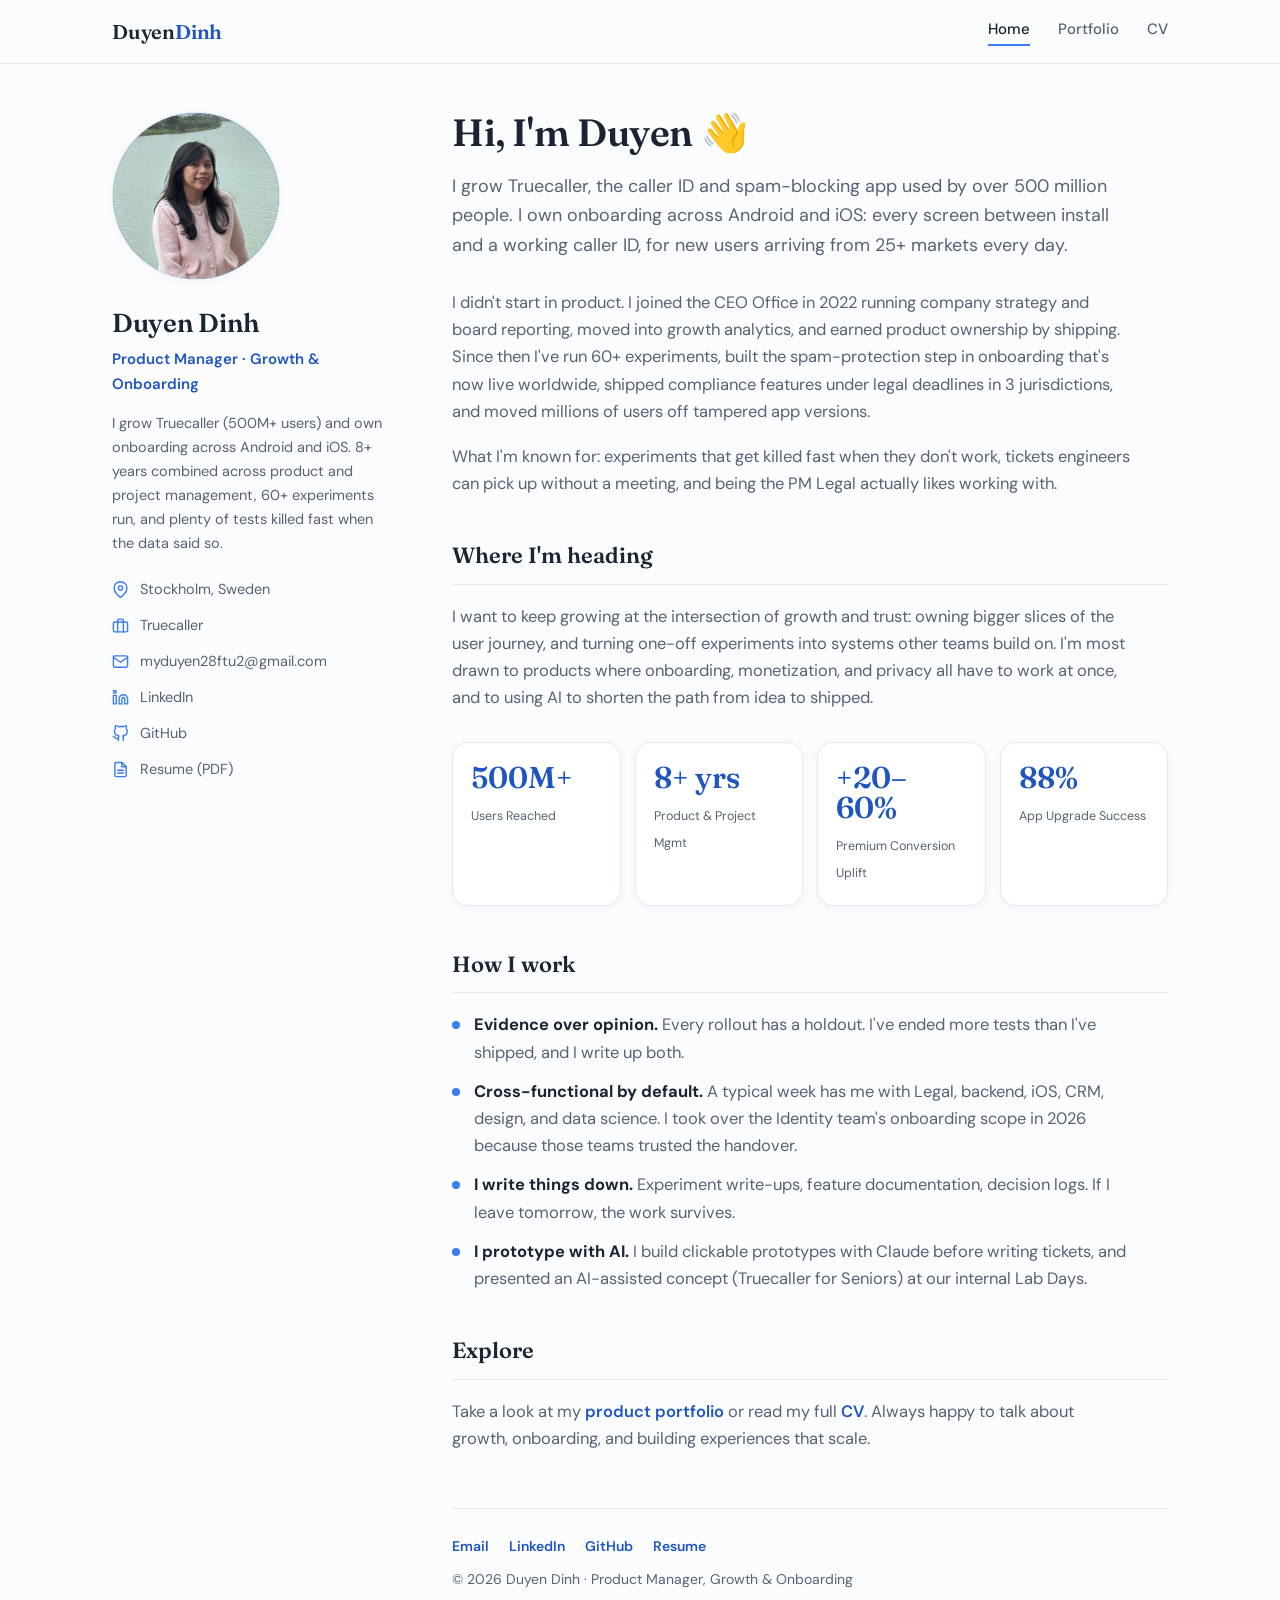
==== index.html @ 77f60b00 "Add app upgrade case study (escalation ladder, 2 demo videos, push creative, 2.5x uninstall graph re" ====
<!DOCTYPE html>
<html lang="en">
<head>
  <meta charset="UTF-8" />
  <meta name="viewport" content="width=device-width, initial-scale=1.0" />
  <title>Duyen Dinh — Product Manager, Growth &amp; Onboarding</title>
  <meta name="description" content="Product Manager at Truecaller. I own onboarding across Android and iOS for a caller ID app used by 500M+ people, and run growth experiments across 25+ markets." />

  <meta property="og:title" content="Duyen Dinh — Product Manager, Growth &amp; Onboarding" />
  <meta property="og:description" content="I own onboarding across Android and iOS at Truecaller (500M+ users) and run growth experiments across 25+ markets." />
  <meta property="og:type" content="website" />

  <link rel="preconnect" href="https://fonts.googleapis.com" />
  <link rel="preconnect" href="https://fonts.gstatic.com" crossorigin />
  <link href="https://fonts.googleapis.com/css2?family=Fraunces:opsz,wght@9..144,400;9..144,500;9..144,600;9..144,700&family=DM+Sans:wght@400;500;600;700&display=swap" rel="stylesheet" />

  <link rel="stylesheet" href="css/styles.css?v=3" />
</head>
<body>

  <!-- ===================== TOP NAV ===================== -->
  <header class="topnav">
    <div class="topnav__inner">
      <a href="#home" class="brand" data-nav>Duyen<span>Dinh</span></a>
      <nav class="topnav__links" aria-label="Primary">
        <a href="#home" data-nav>Home</a>
        <a href="#portfolio" data-nav>Portfolio</a>
        <a href="#cv" data-nav>CV</a>
      </nav>
      <button class="topnav__toggle" aria-label="Open menu" aria-expanded="false">
        <span></span><span></span><span></span>
      </button>
    </div>
  </header>

  <!-- ===================== LAYOUT ===================== -->
  <div class="layout">

    <!-- ---------- LEFT SIDEBAR ---------- -->
    <aside class="sidebar">
      <div class="avatar">
        <img src="assets/img/profile.jpg" alt="Duyen Dinh"
             onerror="this.closest('.avatar').classList.add('avatar--empty')" />
        <span class="avatar__mono">DD</span>
      </div>
      <h1 class="sidebar__name">Duyen Dinh</h1>
      <p class="sidebar__role">Product Manager · Growth &amp; Onboarding</p>
      <p class="sidebar__bio">
        I grow Truecaller (500M+ users) and own onboarding across Android and
        iOS. 8+ years
        combined across product and project management, 60+ experiments run, and
        plenty of tests killed fast when the data said so.
      </p>

      <ul class="contact">
        <li>
          <svg class="ico" viewBox="0 0 24 24" fill="none" stroke="currentColor" stroke-width="2" stroke-linecap="round" stroke-linejoin="round"><path d="M21 10c0 7-9 13-9 13s-9-6-9-13a9 9 0 0 1 18 0z"></path><circle cx="12" cy="10" r="3"></circle></svg>
          <span>Stockholm, Sweden</span>
        </li>
        <li>
          <svg class="ico" viewBox="0 0 24 24" fill="none" stroke="currentColor" stroke-width="2" stroke-linecap="round" stroke-linejoin="round"><rect x="2" y="7" width="20" height="14" rx="2" ry="2"></rect><path d="M16 21V5a2 2 0 0 0-2-2h-4a2 2 0 0 0-2 2v16"></path></svg>
          <span>Truecaller</span>
        </li>
        <li>
          <svg class="ico" viewBox="0 0 24 24" fill="none" stroke="currentColor" stroke-width="2" stroke-linecap="round" stroke-linejoin="round"><path d="M4 4h16c1.1 0 2 .9 2 2v12c0 1.1-.9 2-2 2H4c-1.1 0-2-.9-2-2V6c0-1.1.9-2 2-2z"></path><polyline points="22,6 12,13 2,6"></polyline></svg>
          <a href="mailto:myduyen28ftu2@gmail.com">myduyen28ftu2@gmail.com</a>
        </li>
        <li>
          <svg class="ico" viewBox="0 0 24 24" fill="none" stroke="currentColor" stroke-width="2" stroke-linecap="round" stroke-linejoin="round"><path d="M16 8a6 6 0 0 1 6 6v7h-4v-7a2 2 0 0 0-2-2 2 2 0 0 0-2 2v7h-4v-7a6 6 0 0 1 6-6z"></path><rect x="2" y="9" width="4" height="12"></rect><circle cx="4" cy="4" r="2"></circle></svg>
          <a href="https://www.linkedin.com/in/duyen-dinh-dtmd/" target="_blank" rel="noopener">LinkedIn</a>
        </li>
        <li>
          <svg class="ico" viewBox="0 0 24 24" fill="none" stroke="currentColor" stroke-width="2" stroke-linecap="round" stroke-linejoin="round"><path d="M9 19c-5 1.5-5-2.5-7-3m14 6v-3.87a3.37 3.37 0 0 0-.94-2.61c3.14-.35 6.44-1.54 6.44-7A5.44 5.44 0 0 0 20 4.77 5.07 5.07 0 0 0 19.91 1S18.73.65 16 2.48a13.38 13.38 0 0 0-7 0C6.27.65 5.09 1 5.09 1A5.07 5.07 0 0 0 5 4.77a5.44 5.44 0 0 0-1.5 3.78c0 5.42 3.3 6.61 6.44 7A3.37 3.37 0 0 0 9 18.13V22"></path></svg>
          <a href="https://github.com/DuyenDinh" target="_blank" rel="noopener">GitHub</a>
        </li>
        <li>
          <svg class="ico" viewBox="0 0 24 24" fill="none" stroke="currentColor" stroke-width="2" stroke-linecap="round" stroke-linejoin="round"><path d="M14 2H6a2 2 0 0 0-2 2v16a2 2 0 0 0 2 2h12a2 2 0 0 0 2-2V8z"></path><polyline points="14 2 14 8 20 8"></polyline><line x1="16" y1="13" x2="8" y2="13"></line><line x1="16" y1="17" x2="8" y2="17"></line></svg>
          <a href="Duyen_Dinh_CV_2026.pdf" target="_blank" rel="noopener">Resume (PDF)</a>
        </li>
      </ul>
    </aside>

    <!-- ---------- RIGHT MAIN ---------- -->
    <main class="main">

      <!-- ============ HOME ============ -->
      <section class="page" id="home">
        <h2 class="page__title">Hi, I'm Duyen 👋</h2>
        <p class="lead">
          I grow Truecaller, the caller ID and spam-blocking app used by over 500
          million people. I own onboarding across Android and iOS: every screen
          between install and a working caller ID, for new users arriving from
          25+ markets every day.
        </p>
        <p class="body">
          I didn't start in product. I joined the CEO Office in 2022 running
          company strategy and board reporting, moved into growth analytics, and
          earned product ownership by shipping. Since then I've run 60+
          experiments, built the spam-protection step in onboarding that's now
          live worldwide, shipped compliance features under legal deadlines in 3
          jurisdictions, and moved millions of users off tampered app versions.
        </p>
        <p class="body">
          What I'm known for: experiments that get killed fast when they don't
          work, tickets engineers can pick up without a meeting, and being the PM
          Legal actually likes working with.
        </p>

        <h3 class="subhead">Where I'm heading</h3>
        <p class="body">
          I want to keep growing at the intersection of growth and trust: owning
          bigger slices of the user journey, and turning one-off experiments into
          systems other teams build on. I'm most drawn to products where
          onboarding, monetization, and privacy all have to work at once, and to
          using AI to shorten the path from idea to shipped.
        </p>

        <div class="stats">
          <div class="stat"><span class="stat__num">500M+</span><span class="stat__label">Users Reached</span></div>
          <div class="stat"><span class="stat__num">8+ yrs</span><span class="stat__label">Product &amp; Project Mgmt</span></div>
          <div class="stat"><span class="stat__num">+20–60%</span><span class="stat__label">Premium Conversion Uplift</span></div>
          <div class="stat"><span class="stat__num">88%</span><span class="stat__label">App Upgrade Success</span></div>
        </div>

        <h3 class="subhead">How I work</h3>
        <ul class="principles">
          <li><strong>Evidence over opinion.</strong> Every rollout has a holdout. I've ended more tests than I've shipped, and I write up both.</li>
          <li><strong>Cross-functional by default.</strong> A typical week has me with Legal, backend, iOS, CRM, design, and data science. I took over the Identity team's onboarding scope in 2026 because those teams trusted the handover.</li>
          <li><strong>I write things down.</strong> Experiment write-ups, feature documentation, decision logs. If I leave tomorrow, the work survives.</li>
          <li><strong>I prototype with AI.</strong> I build clickable prototypes with Claude before writing tickets, and presented an AI-assisted concept (Truecaller for Seniors) at our internal Lab Days.</li>
        </ul>

        <h3 class="subhead">Explore</h3>
        <p class="body">
          Take a look at my <a href="#portfolio" data-nav>product portfolio</a> or
          read my full <a href="#cv" data-nav>CV</a>. Always happy to talk about
          growth, onboarding, and building experiences that scale.
        </p>
      </section>

      <!-- ============ PORTFOLIO ============ -->
      <section class="page" id="portfolio">
        <h2 class="page__title">Selected Work</h2>
        <p class="lead">
          I own onboarding across Android and iOS at Truecaller: every screen
          between install and a working caller ID. Four projects that show how I
          work, each with a
          hypothesis, a holdout, and an honest result. Click any card to read the
          full story.
        </p>

        <div class="cases">

          <!-- 1 -->
          <article class="case">
            <div class="case__head">
              <div class="case__meta">
                <div class="tags"><span class="tag">Onboarding</span><span class="tag">Monetization</span><span class="tag">Experimentation</span></div>
                <h3 class="case__title"><a href="case-block-settings.html">Putting spam-protection choice into onboarding</a></h3>
                <p class="case__tagline">The setting users skipped, turned into an activation and premium step</p>
              </div>
              <div class="case__metric"><span class="case__metric-num">+20–60%</span><span class="case__metric-label">Premium conversion (market-dependent)</span></div>
            </div>
            <a class="case__link-full" href="case-block-settings.html">Read full case study →</a>
          </article>

          <!-- 2 -->
          <article class="case">
            <div class="case__head">
              <div class="case__meta">
                <div class="tags"><span class="tag">Funnel Optimization</span><span class="tag">UX</span><span class="tag">Global</span></div>
                <h3 class="case__title"><a href="case-onboarding-funnel.html">Fixing the leaking bucket: onboarding funnel optimization</a></h3>
                <p class="case__tagline">Analyzing the funnel to cut drop-off and unnecessary steps</p>
              </div>
              <div class="case__metric"><span class="case__metric-num">+20%</span><span class="case__metric-label">Registration rate (worldwide)</span></div>
            </div>
            <a class="case__link-full" href="case-onboarding-funnel.html">Read full case study →</a>
          </article>

          <!-- 3 -->
          <article class="case">
            <div class="case__head">
              <div class="case__meta">
                <div class="tags"><span class="tag">Retention</span><span class="tag">Experimentation</span><span class="tag">Global</span></div>
                <h3 class="case__title"><a href="case-retention.html">First-week retention, one experiment at a time</a></h3>
                <p class="case__tagline">Bridging the activation gap with a 7-day journey, tutorials, and localization</p>
              </div>
              <div class="case__metric"><span class="case__metric-num">+15pp</span><span class="case__metric-label">Day-7 retention (3 yrs)</span></div>
            </div>
            <a class="case__link-full" href="case-retention.html">Read full case study →</a>
          </article>

          <!-- 5 -->
          <article class="case">
            <div class="case__head">
              <div class="case__meta">
                <div class="tags"><span class="tag">Growth</span><span class="tag">Lifecycle</span><span class="tag">Trade-off Analysis</span></div>
                <h3 class="case__title"><a href="case-app-upgrade.html">Moving 136M users to a required app version</a></h3>
                <p class="case__tagline">An escalating ladder of nudges, balanced against uninstalls</p>
              </div>
              <div class="case__metric"><span class="case__metric-num">136M</span><span class="case__metric-label">DAU upgraded</span></div>
            </div>
            <a class="case__link-full" href="case-app-upgrade.html">Read full case study →</a>
          </article>

        </div>

        <h3 class="subhead">More at Truecaller</h3>
        <ul class="list">
          <li><strong>Shipping compliance as product.</strong> Turned age-verification laws (US states), EU DMA consent, and India's DPDPA into testable onboarding, shipped across 3 jurisdictions with no compliance incident and no hit to onboarding numbers.</li>
          <li><strong>Caller ID permission uplift.</strong> Re-designed the permission ask in onboarding (with a fix to cap re-prompts), lifting Caller ID grant rate 15% among exposed users in India.</li>
          <li><strong>Tampered-app migration.</strong> Moved a multi-million-user segment off modified APKs, turning a one-off cleanup into a standing migration program with its own channel and phased plan.</li>
          <li><strong>Referrals revamp.</strong> Fixed a logging bug, added new trigger points and a custom Play Store listing, and A/B tested invite framing to turn referrals into a tracked funnel.</li>
          <li><strong>Vietnamese localization.</strong> Rewrote 15,400 words across the app, website, and store listing on my own initiative; added Amharic after user interviews.</li>
        </ul>

        <!-- Side projects -->
        <h2 class="page__title page__title--mt">Side Projects</h2>
        <p class="lead">
          I ship end-to-end, not just specs. Two iOS apps I built, designed, and
          submitted solo, using AI to move from idea to App Store.
        </p>
        <div class="apps">
          <article class="app">
            <div class="app__shot">
              <img src="assets/img/seen-screenshot.png" alt="Seen app screenshot" onerror="this.closest('.app__shot').classList.add('app__shot--empty')" />
              <div class="app__shot-fallback">Seen</div>
            </div>
            <div class="app__info">
              <h3 class="app__name">Seen</h3>
              <p class="app__tag">Goal &amp; streak tracker for your lock screen</p>
              <p class="app__desc">A native iOS app built on the idea that "what gets seen gets done." Seen surfaces your goals and streaks right on your lock screen. SwiftUI and SwiftData, no paywall, no ads.</p>
              <a class="btn btn--primary btn--sm app__link" href="#" data-app-link="seen">View on App Store</a>
            </div>
          </article>
          <article class="app">
            <div class="app__shot">
              <img src="assets/img/lexiscan-screenshot.png" alt="Lexi Scan app screenshot" onerror="this.closest('.app__shot').classList.add('app__shot--empty')" />
              <div class="app__shot-fallback">Lexi&nbsp;Scan</div>
            </div>
            <div class="app__info">
              <h3 class="app__name">Lexi Scan</h3>
              <p class="app__tag">AI flashcards maker for language learners</p>
              <p class="app__desc">Scan any text and AI turns it into vocabulary flashcards you review with spaced repetition. Built with Expo and React Native, free to use, bring your own Gemini key.</p>
              <a class="btn btn--primary btn--sm app__link" href="#" data-app-link="lexiscan">View on App Store</a>
            </div>
          </article>
        </div>
      </section>

      <!-- ============ CV ============ -->
      <section class="page" id="cv">
        <div class="cv__head">
          <h2 class="page__title">Curriculum Vitae</h2>
          <a class="btn btn--soft btn--sm" href="Duyen_Dinh_CV_2026.pdf" target="_blank" rel="noopener">Download PDF</a>
        </div>

        <p class="lead">
          Product and project manager with 8+ years combined experience, currently
          driving onboarding, retention, and monetization for a 500M-user consumer
          app. Led the experimentation roadmap and lifecycle improvements across
          growth markets, delivering +10–15% registration rate and retention and
          +20–60% premium conversion. Strong in funnel optimization, A/B testing,
          data analytics and visualization, and stakeholder management.
        </p>

        <h3 class="subhead">Professional Experience</h3>
        <div class="entry">
          <h4 class="entry__title">Product Manager, User Growth</h4>
          <p class="entry__org"><strong>Truecaller (True Software Scandinavia)</strong> · Stockholm, Sweden</p>
          <p class="entry__date">Jul 2022 – Present</p>
          <p class="entry__note">Top-1 Caller ID and spam protection app with 500M+ users worldwide. The team grew 200M+ users over the last 3 years.</p>
          <ul class="entry__list">
            <li>Optimized the onboarding funnel (registration and verification) for millions of users onboarded globally, improving registration rate by 10–15%, high versus industry benchmarks.</li>
            <li>Designed and launched a 7-day new user experience in growth markets, increasing D7 retention by +10pp, benchmarking growth markets against mature markets.</li>
            <li>Led onboarding monetization initiatives, achieving 4x onboarding purchases and +20–60% total premium conversion uplift.</li>
            <li>Owned the app upgrade process, migrating 88% of the 500M+ user base to the required app version and building a repeatable approach to scale across the organization.</li>
            <li>Owned the roadmap; executed A/B tests, monitored KPIs via analytics tools, and scaled winning variants across markets.</li>
            <li>Active in Lab Days on creative ideas: 2 runner-up ideas among 30–40 per event.</li>
            <li>Awarded Special Recognition (2024) and Product Excellence (2025), Truecaller Global Performance Award.</li>
          </ul>
        </div>
        <div class="entry">
          <h4 class="entry__title">Business Development Team Leader</h4>
          <p class="entry__org"><strong>National One-stop Services and Investment (NSO)</strong> · Vietnam</p>
          <p class="entry__date">Nov 2017 – May 2020</p>
          <p class="entry__note">Consulting and operational support for foreign investors: compliance, facilities setup, staffing, and real estate leasing. Head of start-up investment projects.</p>
          <ul class="entry__list">
            <li>Developed the business development strategy and launched new rental property offerings in emerging industrial areas, supporting 100+ service apartments and office buildings (2018–2020).</li>
            <li>Delivered 120% and 135% of annual revenue targets in 2018 and 2019.</li>
            <li>Built and iterated operational processes using HQ playbooks; supported the CEO and served as the main contact for foreign investors, preparing investor pitches and documentation.</li>
          </ul>
        </div>

        <h3 class="subhead">Education</h3>
        <div class="entry">
          <h4 class="entry__title">M.Sc. Innovation and Industrial Management</h4>
          <p class="entry__org"><strong>University of Gothenburg</strong>, School of Business, Economics and Law · Sweden</p>
          <p class="entry__date">2020 – 2022</p>
          <ul class="entry__list">
            <li>14/15 courses passed with distinction. Student Ambassador.</li>
            <li>Virtual Innovation Course in collaboration with consulting firm CGI.</li>
            <li>Swedish Institute Scholarship for Global Professionals, awarded to 350 scholars worldwide (3–4% acceptance rate).</li>
          </ul>
        </div>
        <div class="entry">
          <h4 class="entry__title">Master in Management (Exchange Semester)</h4>
          <p class="entry__org"><strong>ESSEC Business School</strong> · France</p>
          <p class="entry__date">2021</p>
          <ul class="entry__list"><li>Top 3 business school in France.</li></ul>
        </div>
        <div class="entry">
          <h4 class="entry__title">B.A. International Business Economics</h4>
          <p class="entry__org"><strong>Foreign Trade University</strong> · Vietnam</p>
          <p class="entry__date">2014 – 2018</p>
          <ul class="entry__list">
            <li>GPA 3.6/4, top 7% of the Bachelor of Economics class of 2018.</li>
            <li>Luong Van Can scholarship (top 10%), covering tuition and monthly support for excellent students.</li>
            <li>President of the Foreign Trade University Japanese Club, hosting events for 3,000 participants.</li>
          </ul>
        </div>

        <h3 class="subhead">Languages &amp; Other Skills</h3>
        <dl class="deflist">
          <div><dt>Languages</dt><dd>English fluent (C2), Swedish professional (B2), Vietnamese mother tongue.</dd></div>
          <div><dt>IT skills</dt><dd>SQL (intermediate), Looker Studio (intermediate).</dd></div>
          <div><dt>Product skills</dt><dd>Funnel optimization, experimentation, monetization, onboarding, retention, A/B testing, road mapping, stakeholder management.</dd></div>
          <div><dt>Certifications</dt><dd>Professional Scrum Product Owner I &amp; II (Scrum.org, 2023 &amp; 2024). Data Analytics Professional (Google, 2021).</dd></div>
        </dl>

        <h3 class="subhead">Activities &amp; Interests</h3>
        <ul class="list">
          <li><strong>2020 – 2021</strong> · Project Manager, Swedish Institute Network Innovation Board. Led board initiatives and managed member projects and events (Sweden).</li>
          <li><strong>2014 – 2017</strong> · President, University Japanese Club. Organized 100+ events, biggest gathering ~3,000 students across colleges (Vietnam).</li>
          <li><strong>Interests</strong> · Travel (35+ countries) and piano (10 years of playing).</li>
        </ul>
        <p class="cv__refs">References available upon request.</p>
      </section>

      <footer class="footer">
        <div class="footer__links">
          <a href="mailto:myduyen28ftu2@gmail.com">Email</a>
          <a href="https://www.linkedin.com/in/duyen-dinh-dtmd/" target="_blank" rel="noopener">LinkedIn</a>
          <a href="https://github.com/DuyenDinh" target="_blank" rel="noopener">GitHub</a>
          <a href="Duyen_Dinh_CV_2026.pdf" target="_blank" rel="noopener">Resume</a>
        </div>
        <span>© 2026 Duyen Dinh · Product Manager, Growth &amp; Onboarding</span>
      </footer>

    </main>
  </div>

  <script src="js/main.js"></script>

  <!-- Analytics: create a free account at goatcounter.com, register your site,
       then replace YOURCODE below with your code. Inactive until you do. -->
  <script data-goatcounter="https://YOURCODE.goatcounter.com/count" async src="//gc.zgo.at/count.js"></script>
</body>
</html>
---- css/styles.css ----
/* ============================================================
   Duyen Dinh — Portfolio
   Two-column resume layout (sticky sidebar + main pages)
   Professional blue theme, Fraunces headings
   ============================================================ */

:root {
  --bg:          #FBFCFE;
  --bg-tint:     #EEF4FC;
  --bg-lav:      #E9F1FB;
  --surface:     #FFFFFF;
  --ink:         #1A2432;
  --ink-soft:    #586274;
  --line:        #E3EAF3;

  --blue:        #3B7DED;
  --blue-deep:   #1F55C0;
  --blue-soft:   #E8F1FE;
  --sky:         #7FA8E8;

  --shadow-sm: 0 2px 10px rgba(24, 52, 100, 0.05);
  --shadow-md: 0 10px 34px rgba(24, 52, 100, 0.09);
  --shadow-lg: 0 22px 60px rgba(24, 52, 100, 0.13);

  --radius:    16px;
  --radius-sm: 12px;
  --radius-pill: 999px;

  --maxw: 1120px;
  --font-head: 'Fraunces', Georgia, serif;
  --font-body: 'DM Sans', system-ui, -apple-system, sans-serif;
}

* { box-sizing: border-box; margin: 0; padding: 0; }
html { scroll-behavior: smooth; }
body {
  font-family: var(--font-body);
  color: var(--ink);
  background: var(--bg);
  line-height: 1.65;
  font-size: 16.5px;
  -webkit-font-smoothing: antialiased;
}
img { max-width: 100%; display: block; }
a { color: inherit; text-decoration: none; }

/* ---------- Buttons ---------- */
.btn {
  display: inline-flex;
  align-items: center;
  justify-content: center;
  font-weight: 600;
  font-size: 15px;
  padding: 12px 24px;
  border-radius: var(--radius-pill);
  border: 1.5px solid transparent;
  transition: transform .18s ease, box-shadow .18s ease, background .18s ease, color .18s ease;
  cursor: pointer;
}
.btn--sm { padding: 9px 18px; font-size: 14px; }
.btn--primary { background: linear-gradient(120deg, var(--blue) 0%, var(--blue-deep) 100%); color: #fff; box-shadow: var(--shadow-sm); }
.btn--primary:hover { transform: translateY(-2px); box-shadow: var(--shadow-md); }
.btn--soft { background: var(--blue-soft); color: var(--blue-deep); }
.btn--soft:hover { background: #DBEAFE; transform: translateY(-2px); }

/* ---------- Top nav ---------- */
.topnav {
  position: sticky;
  top: 0;
  z-index: 50;
  background: rgba(251, 252, 254, 0.85);
  backdrop-filter: saturate(160%) blur(12px);
  border-bottom: 1px solid var(--line);
}
.topnav__inner {
  max-width: var(--maxw);
  margin: 0 auto;
  padding: 15px 32px;
  display: flex;
  align-items: center;
  gap: 26px;
}
.brand {
  font-family: var(--font-head);
  font-weight: 600;
  font-size: 20px;
  letter-spacing: -0.01em;
}
.brand span { color: var(--blue-deep); }
.topnav__links { display: flex; gap: 28px; margin-left: auto; }
.topnav__links a {
  font-size: 15px;
  font-weight: 500;
  color: var(--ink-soft);
  padding-bottom: 3px;
  border-bottom: 2px solid transparent;
  transition: color .15s ease, border-color .15s ease;
}
.topnav__links a:hover { color: var(--blue-deep); }
.topnav__links a.is-active { color: var(--ink); border-bottom-color: var(--blue); }
.topnav__toggle { display: none; flex-direction: column; gap: 5px; background: none; border: none; margin-left: auto; cursor: pointer; }
.topnav__toggle span { width: 24px; height: 2px; background: var(--ink); border-radius: 2px; }

/* ---------- Layout ---------- */
.layout {
  max-width: var(--maxw);
  margin: 0 auto;
  padding: 48px 32px 0;
  display: grid;
  grid-template-columns: 280px 1fr;
  gap: 60px;
  align-items: start;
}

/* ---------- Sidebar ---------- */
.sidebar {
  position: sticky;
  top: 96px;
}
.avatar {
  position: relative;
  width: 168px;
  height: 168px;
  border-radius: 50%;
  overflow: hidden;
  margin-bottom: 22px;
  border: 1px solid var(--line);
  box-shadow: var(--shadow-sm);
  background: linear-gradient(140deg, var(--blue) 0%, var(--blue-deep) 100%);
  display: flex;
  align-items: center;
  justify-content: center;
}
.avatar img { width: 100%; height: 100%; object-fit: cover; }
.avatar__mono {
  display: none;
  font-family: var(--font-head);
  font-weight: 600;
  font-size: 62px;
  color: #fff;
  letter-spacing: 0.02em;
}
.avatar--empty img { display: none; }
.avatar--empty .avatar__mono { display: block; }

.sidebar__name {
  font-family: var(--font-head);
  font-weight: 600;
  font-size: 26px;
  letter-spacing: -0.01em;
  margin-bottom: 2px;
}
.sidebar__role { color: var(--blue-deep); font-weight: 600; font-size: 15px; margin-bottom: 16px; }
.sidebar__bio { color: var(--ink-soft); font-size: 14.5px; margin-bottom: 22px; }

.contact { list-style: none; display: flex; flex-direction: column; gap: 12px; }
.contact li { display: flex; align-items: center; gap: 11px; font-size: 14.5px; color: var(--ink-soft); }
.contact a { color: var(--ink-soft); transition: color .15s ease; word-break: break-word; }
.contact a:hover { color: var(--blue-deep); }
.ico { width: 17px; height: 17px; flex-shrink: 0; color: var(--blue); }

/* ---------- Main / pages ---------- */
.main { min-width: 0; padding-bottom: 40px; }
.page { display: none; animation: fade .35s ease; }
.page.is-active { display: block; }
@keyframes fade { from { opacity: 0; transform: translateY(8px); } to { opacity: 1; transform: none; } }

.page__title {
  font-family: var(--font-head);
  font-weight: 600;
  font-size: clamp(28px, 3.6vw, 38px);
  letter-spacing: -0.01em;
  line-height: 1.1;
  margin-bottom: 18px;
}
.page__title--mt { margin-top: 64px; }
.lead { color: var(--ink-soft); font-size: 18px; margin-bottom: 28px; max-width: 680px; }
.body { color: var(--ink-soft); margin-bottom: 18px; max-width: 680px; }
.body a { color: var(--blue-deep); font-weight: 600; }
.body a:hover { text-decoration: underline; }
.subhead {
  font-family: var(--font-head);
  font-weight: 600;
  font-size: 22px;
  margin: 40px 0 18px;
  padding-bottom: 10px;
  border-bottom: 1px solid var(--line);
}

/* ---------- Stats ---------- */
.stats { display: grid; grid-template-columns: repeat(4, 1fr); gap: 14px; margin: 30px 0; }
.stat { background: var(--surface); border: 1px solid var(--line); border-radius: var(--radius); padding: 20px 18px; box-shadow: var(--shadow-sm); }
.stat__num { display: block; font-family: var(--font-head); font-weight: 600; font-size: 30px; color: var(--blue-deep); line-height: 1; margin-bottom: 8px; }
.stat__label { font-size: 12.5px; color: var(--ink-soft); }

/* ---------- Case studies ---------- */
.cases { display: flex; flex-direction: column; gap: 18px; }
.case { background: var(--surface); border: 1px solid var(--line); border-radius: var(--radius); padding: 26px 28px; box-shadow: var(--shadow-sm); transition: box-shadow .2s ease, transform .2s ease; }
.case:hover { box-shadow: var(--shadow-md); transform: translateY(-2px); }
.case__head { display: flex; gap: 22px; align-items: center; justify-content: space-between; }
.tags { display: flex; flex-wrap: wrap; gap: 7px; margin-bottom: 11px; }
.tag { font-size: 12px; font-weight: 600; color: var(--blue-deep); background: var(--blue-soft); padding: 4px 11px; border-radius: var(--radius-pill); }
.case__title { font-family: var(--font-head); font-weight: 600; font-size: 21px; letter-spacing: -0.01em; margin-bottom: 4px; }
.case__tagline { color: var(--ink-soft); font-size: 15px; }
.case__metric { text-align: right; flex-shrink: 0; min-width: 130px; padding-left: 20px; border-left: 1px solid var(--line); }
.case__metric-num { display: block; font-family: var(--font-head); font-weight: 700; font-size: 32px; line-height: 1; color: var(--blue-deep); margin-bottom: 6px; }
.case__metric-label { font-size: 12px; color: var(--ink-soft); }
.case__toggle { margin-top: 18px; background: none; border: none; color: var(--blue-deep); font-weight: 600; font-size: 15px; cursor: pointer; display: inline-flex; align-items: center; gap: 8px; font-family: var(--font-body); }
.case__toggle::after { content: ""; width: 8px; height: 8px; border-right: 2px solid var(--blue-deep); border-bottom: 2px solid var(--blue-deep); transform: rotate(45deg); transition: transform .2s ease; }
.case__toggle[aria-expanded="true"]::after { transform: rotate(-135deg); }
.case__body { padding-top: 6px; }
.story h4 { font-family: var(--font-body); text-transform: uppercase; letter-spacing: 0.12em; font-size: 12px; color: var(--blue-deep); margin: 20px 0 8px; }
.story p { color: var(--ink-soft); }
.story ul { list-style: none; }
.story li { position: relative; padding-left: 20px; margin-bottom: 8px; color: var(--ink-soft); }
.story li::before { content: ""; position: absolute; left: 0; top: 11px; width: 7px; height: 7px; border-radius: 50%; background: var(--blue); }
.story strong { color: var(--ink); }

/* ---------- CV entries ---------- */
.cv__head { display: flex; align-items: center; justify-content: space-between; gap: 16px; flex-wrap: wrap; }
.entry { margin-bottom: 26px; }
.entry__title { font-family: var(--font-head); font-weight: 600; font-size: 19px; }
.entry__org { font-size: 15.5px; margin-top: 2px; }
.entry__org strong { color: var(--ink); }
.entry__date { font-size: 14px; font-style: italic; color: var(--ink-soft); margin-top: 1px; }
.entry__note { font-size: 14.5px; color: var(--ink-soft); font-style: italic; margin-top: 5px; }
.entry__list { list-style: none; margin-top: 10px; }
.entry__list li { position: relative; padding-left: 20px; margin-bottom: 7px; color: var(--ink-soft); font-size: 15.5px; }
.entry__list li::before { content: ""; position: absolute; left: 0; top: 10px; width: 6px; height: 6px; border-radius: 50%; background: var(--blue); }

.principles { list-style: none; margin-bottom: 8px; }
.principles li { position: relative; padding-left: 22px; margin-bottom: 12px; color: var(--ink-soft); max-width: 680px; }
.principles li::before { content: ""; position: absolute; left: 0; top: 10px; width: 8px; height: 8px; border-radius: 50%; background: var(--blue); }
.principles strong { color: var(--ink); }

.list { list-style: none; }
.list li { padding: 9px 0; border-top: 1px solid var(--line); color: var(--ink-soft); font-size: 15.5px; }
.list li:first-child { border-top: none; padding-top: 0; }
.list strong { color: var(--ink); }

.deflist { display: flex; flex-direction: column; gap: 12px; }
.deflist > div { display: grid; grid-template-columns: 150px 1fr; gap: 16px; }
.deflist dt { font-weight: 600; color: var(--ink); font-size: 15px; }
.deflist dd { color: var(--ink-soft); font-size: 15px; }
.cv__refs { margin-top: 26px; font-size: 14px; font-style: italic; color: var(--ink-soft); }
@media (max-width: 620px) {
  .deflist > div { grid-template-columns: 1fr; gap: 3px; }
}

/* ---------- Toolkit ---------- */
.skills { display: grid; grid-template-columns: repeat(2, 1fr); gap: 16px; }
.skill { background: var(--surface); border: 1px solid var(--line); border-radius: var(--radius); padding: 22px 22px; box-shadow: var(--shadow-sm); transition: transform .2s ease, box-shadow .2s ease; }
.skill:hover { transform: translateY(-3px); box-shadow: var(--shadow-md); }
.skill h3 { font-family: var(--font-head); font-weight: 600; font-size: 18px; margin-bottom: 7px; }
.skill p { color: var(--ink-soft); font-size: 14.5px; }

/* ---------- Side projects ---------- */
.apps { display: grid; grid-template-columns: 1fr 1fr; gap: 22px; }
.app { background: var(--surface); border: 1px solid var(--line); border-radius: var(--radius); overflow: hidden; box-shadow: var(--shadow-sm); display: flex; flex-direction: column; transition: transform .2s ease, box-shadow .2s ease; }
.app:hover { transform: translateY(-4px); box-shadow: var(--shadow-lg); }
.app__shot { position: relative; aspect-ratio: 4 / 5; background: linear-gradient(150deg, var(--blue-soft) 0%, var(--bg-lav) 100%); display: flex; align-items: center; justify-content: center; overflow: hidden; }
.app__shot img { width: 100%; height: 100%; object-fit: cover; object-position: center top; }
.app__shot-fallback { display: none; font-family: var(--font-head); font-weight: 600; font-size: 28px; color: var(--blue-deep); }
.app__shot--empty img { display: none; }
.app__shot--empty .app__shot-fallback { display: block; }
.app__info { padding: 22px 24px 26px; }
.app__name { font-family: var(--font-head); font-weight: 600; font-size: 22px; margin-bottom: 4px; }
.app__tag { color: var(--blue-deep); font-weight: 600; font-size: 14px; margin-bottom: 11px; }
.app__desc { color: var(--ink-soft); font-size: 14.5px; margin-bottom: 18px; }

/* ---------- Testimonials ---------- */
.quotes { display: grid; grid-template-columns: 1fr 1fr; gap: 20px; }
.quote { background: linear-gradient(150deg, var(--blue-soft) 0%, var(--bg-lav) 100%); border: 1px solid var(--line); border-radius: var(--radius); padding: 28px 28px 24px; box-shadow: var(--shadow-sm); }
.quote blockquote { font-family: var(--font-head); font-size: 17px; line-height: 1.55; font-style: italic; margin-bottom: 15px; }
.quote figcaption { font-size: 13.5px; color: var(--ink-soft); }
.quote figcaption strong { color: var(--ink); }

/* ---------- Footer ---------- */
.footer { margin-top: 56px; padding: 26px 0; border-top: 1px solid var(--line); color: var(--ink-soft); font-size: 14px; display: flex; flex-direction: column; gap: 10px; }
.footer__links { display: flex; gap: 20px; flex-wrap: wrap; }
.footer__links a { color: var(--blue-deep); font-weight: 600; }
.footer__links a:hover { text-decoration: underline; }

/* ---------- Responsive ---------- */
@media (max-width: 880px) {
  .layout { grid-template-columns: 1fr; gap: 36px; padding: 32px 24px 0; }
  .sidebar { position: static; text-align: center; }
  .avatar { margin-left: auto; margin-right: auto; }
  .contact { align-items: center; }
  .topnav__links { display: none; }
  .topnav__toggle { display: flex; }
  .topnav--open .topnav__links {
    display: flex; flex-direction: column;
    position: absolute; top: 100%; left: 0; right: 0;
    background: var(--surface); padding: 16px 24px; gap: 14px;
    border-bottom: 1px solid var(--line); box-shadow: var(--shadow-md);
  }
}
@media (max-width: 620px) {
  .stats { grid-template-columns: 1fr 1fr; }
  .skills, .apps, .quotes { grid-template-columns: 1fr; }
  .case__head { flex-direction: column; align-items: flex-start; gap: 14px; }
  .case__metric { text-align: left; padding-left: 0; border-left: none; border-top: 1px solid var(--line); padding-top: 12px; width: 100%; }
}

/* ===================== Case study full page ===================== */
.case__title a { color: inherit; transition: color .15s ease; }
.case__title a:hover { color: var(--blue-deep); }
.case__link-full {
  display: inline-flex; align-items: center; gap: 8px;
  margin-top: 18px; color: var(--blue-deep); font-weight: 600; font-size: 15px;
  transition: gap .15s ease;
}
.case__link-full:hover { gap: 13px; }

.casepage { max-width: 860px; margin: 0 auto; padding: 40px 24px 30px; }
.casepage__back { display: inline-flex; align-items: center; gap: 7px; color: var(--blue-deep); font-weight: 600; font-size: 14.5px; margin-bottom: 22px; }
.casepage__back:hover { text-decoration: underline; }
.casepage__title { font-family: var(--font-head); font-weight: 600; font-size: clamp(30px, 4.6vw, 44px); line-height: 1.08; letter-spacing: -0.015em; margin: 12px 0 12px; }
.casepage__tagline { font-size: 19px; color: var(--ink-soft); margin-bottom: 12px; }
.casepage__context { font-size: 13.5px; color: var(--ink-soft); margin: 0 0 26px; }
.casepage__context strong { color: var(--ink); font-weight: 600; }
.casepage__metrics { display: flex; flex-wrap: wrap; gap: 20px; padding: 22px 0; border-top: 1px solid var(--line); border-bottom: 1px solid var(--line); }
.cmetric { flex: 1; min-width: 150px; }
.cmetric b { display: block; font-family: var(--font-head); font-weight: 700; font-size: 30px; color: var(--blue-deep); line-height: 1; margin-bottom: 7px; }
.cmetric span { font-size: 13px; color: var(--ink-soft); }

.casepage section { margin-top: 46px; }
.casepage .kicker { text-transform: uppercase; letter-spacing: .14em; font-size: 12px; font-weight: 600; color: var(--blue-deep); margin-bottom: 9px; }
.casepage section > h2 { font-family: var(--font-head); font-weight: 600; font-size: 27px; letter-spacing: -0.01em; margin-bottom: 14px; }
.casepage section > p { color: var(--ink-soft); font-size: 17px; margin-bottom: 16px; max-width: 700px; }
.casepage ul.clean { list-style: none; margin: 6px 0 0; max-width: 700px; }
.casepage ul.clean li { position: relative; padding-left: 22px; margin-bottom: 11px; color: var(--ink-soft); }
.casepage ul.clean li::before { content: ""; position: absolute; left: 0; top: 10px; width: 7px; height: 7px; border-radius: 50%; background: var(--blue); }
.casepage ul.clean strong { color: var(--ink); }

.callout { background: var(--blue-soft); border-radius: 14px; padding: 18px 22px; margin: 6px 0 4px; font-size: 16px; color: var(--ink); max-width: 700px; }
.callout b { color: var(--blue-deep); }

.phones3 { display: grid; grid-template-columns: repeat(3, 1fr); gap: 18px; margin: 10px 0 4px; }
.phone { margin: 0; }
.phone img { width: 100%; border-radius: 16px; border: 1px solid var(--line); box-shadow: var(--shadow-md); display: block; background: #fff; }
.phone figcaption { margin-top: 11px; font-size: 13.5px; color: var(--ink-soft); text-align: center; }
.phone--single { max-width: 240px; }
.phone--center { margin-left: auto; margin-right: auto; }

.beforeafter { display: grid; grid-template-columns: 1fr 1fr; gap: 26px; align-items: start; margin-top: 18px; max-width: 620px; }
.ba-label { font-size: 12px; font-weight: 700; text-transform: uppercase; letter-spacing: .1em; color: var(--ink-soft); margin-bottom: 10px; }

.reviews { display: grid; grid-template-columns: 1fr 1fr; gap: 14px; margin-top: 16px; max-width: 720px; }
.review { background: #FDECEC; border: 1px solid #F3C9C9; border-radius: 14px; padding: 16px 18px; }
.review p { font-style: italic; color: #8a3535; margin: 0 0 8px; font-size: 15px; }
.review span { font-size: 12px; color: #a86c6c; }

.gallery { display: flex; flex-wrap: wrap; gap: 24px; align-items: flex-start; margin-top: 10px; }
.creatives { display: flex; flex-direction: column; gap: 12px; flex: 1; min-width: 240px; }
.creatives img { width: 100%; max-width: 360px; border-radius: 12px; border: 1px solid var(--line); box-shadow: var(--shadow-sm); display: block; }
.creatives .cap { font-size: 13px; color: var(--ink-soft); }

.casepage__cta { margin-top: 52px; padding-top: 26px; border-top: 1px solid var(--line); display: flex; gap: 14px; flex-wrap: wrap; }

@media (max-width: 620px) {
  .phones3 { grid-template-columns: 1fr 1fr; }
  .beforeafter, .reviews { grid-template-columns: 1fr; }
}
/* Case pages have no hamburger/JS, so keep the nav links visible on mobile */
@media (max-width: 880px) {
  .topnav--sub .topnav__links { display: flex; gap: 18px; }
}
@media (max-width: 400px) {
  .topnav--sub .topnav__inner { gap: 12px; }
  .topnav--sub .topnav__links { gap: 14px; }
  .topnav--sub .topnav__links a { font-size: 14px; }
}
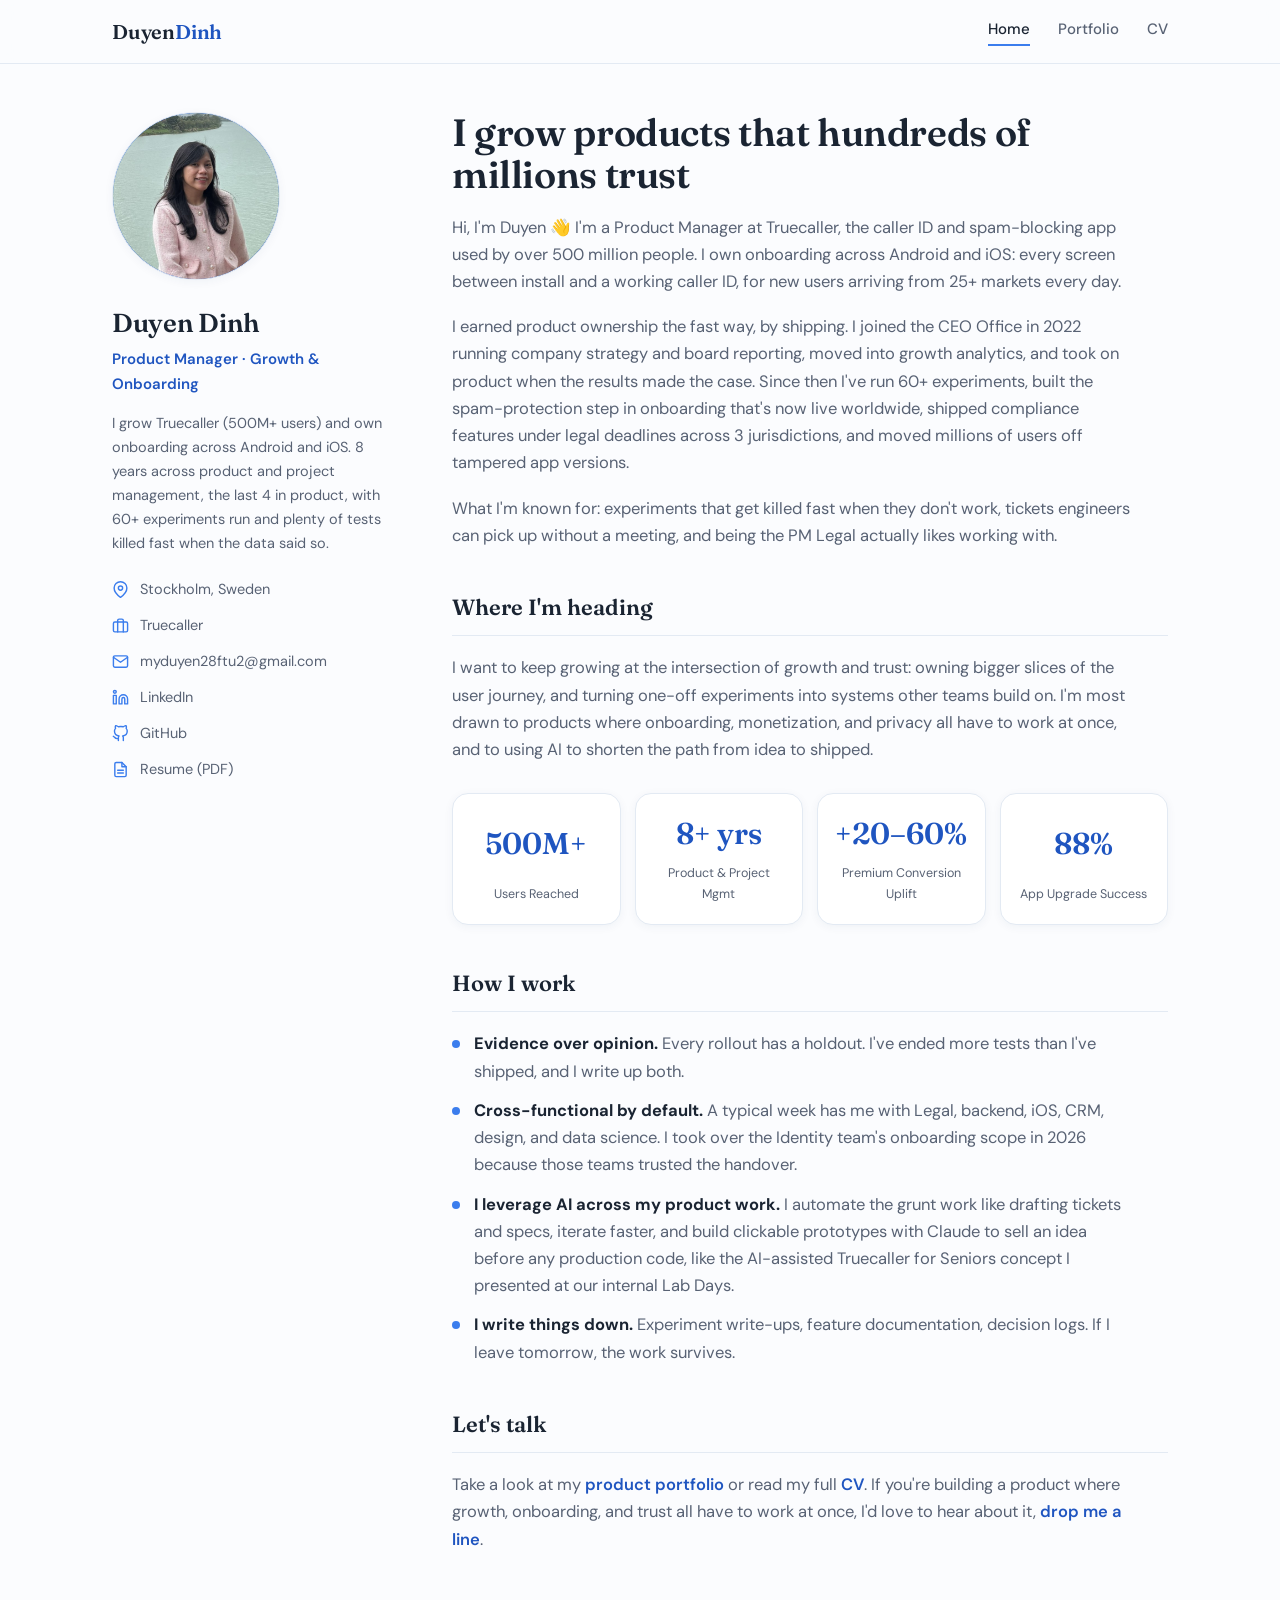
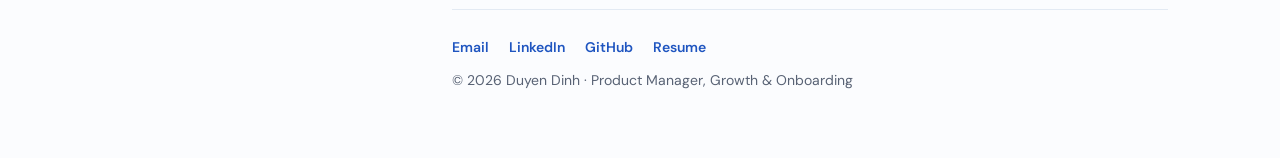
==== commit 934b9f33: "Add files via upload" ====
--- a/index.html
+++ b/index.html
@@ -3,10 +3,10 @@
 <head>
   <meta charset="UTF-8" />
   <meta name="viewport" content="width=device-width, initial-scale=1.0" />
-  <title>Duyen Dinh — Product Manager, Growth &amp; Onboarding</title>
+  <title>Duyen Dinh · Product Manager, Growth &amp; Onboarding</title>
   <meta name="description" content="Product Manager at Truecaller. I own onboarding across Android and iOS for a caller ID app used by 500M+ people, and run growth experiments across 25+ markets." />
 
-  <meta property="og:title" content="Duyen Dinh — Product Manager, Growth &amp; Onboarding" />
+  <meta property="og:title" content="Duyen Dinh · Product Manager, Growth &amp; Onboarding" />
   <meta property="og:description" content="I own onboarding across Android and iOS at Truecaller (500M+ users) and run growth experiments across 25+ markets." />
   <meta property="og:type" content="website" />
 
@@ -14,7 +14,7 @@
   <link rel="preconnect" href="https://fonts.gstatic.com" crossorigin />
   <link href="https://fonts.googleapis.com/css2?family=Fraunces:opsz,wght@9..144,400;9..144,500;9..144,600;9..144,700&family=DM+Sans:wght@400;500;600;700&display=swap" rel="stylesheet" />
 
-  <link rel="stylesheet" href="css/styles.css?v=3" />
+  <link rel="stylesheet" href="css/styles.css?v=5" />
 </head>
 <body>
 
@@ -47,9 +47,9 @@
       <p class="sidebar__role">Product Manager · Growth &amp; Onboarding</p>
       <p class="sidebar__bio">
         I grow Truecaller (500M+ users) and own onboarding across Android and
-        iOS. 8+ years
-        combined across product and project management, 60+ experiments run, and
-        plenty of tests killed fast when the data said so.
+        iOS. 8 years across product and project management, the last 4 in
+        product, with 60+ experiments run and plenty of tests killed fast when
+        the data said so.
       </p>
 
       <ul class="contact">
@@ -85,20 +85,21 @@
 
       <!-- ============ HOME ============ -->
       <section class="page" id="home">
-        <h2 class="page__title">Hi, I'm Duyen 👋</h2>
-        <p class="lead">
-          I grow Truecaller, the caller ID and spam-blocking app used by over 500
-          million people. I own onboarding across Android and iOS: every screen
-          between install and a working caller ID, for new users arriving from
-          25+ markets every day.
-        </p>
-        <p class="body">
-          I didn't start in product. I joined the CEO Office in 2022 running
-          company strategy and board reporting, moved into growth analytics, and
-          earned product ownership by shipping. Since then I've run 60+
-          experiments, built the spam-protection step in onboarding that's now
-          live worldwide, shipped compliance features under legal deadlines in 3
-          jurisdictions, and moved millions of users off tampered app versions.
+        <h2 class="page__title">I grow products that hundreds of millions trust</h2>
+        <p class="body">
+          Hi, I'm Duyen 👋 I'm a Product Manager at Truecaller, the caller ID and
+          spam-blocking app used by over 500 million people. I own onboarding across
+          Android and iOS: every screen between install and a working caller ID, for
+          new users arriving from 25+ markets every day.
+        </p>
+        <p class="body">
+          I earned product ownership the fast way, by shipping. I joined the CEO
+          Office in 2022 running company strategy and board reporting, moved into
+          growth analytics, and took on product when the results made the case.
+          Since then I've run 60+ experiments, built the spam-protection step in
+          onboarding that's now live worldwide, shipped compliance features under
+          legal deadlines across 3 jurisdictions, and moved millions of users off
+          tampered app versions.
         </p>
         <p class="body">
           What I'm known for: experiments that get killed fast when they don't
@@ -126,15 +127,16 @@
         <ul class="principles">
           <li><strong>Evidence over opinion.</strong> Every rollout has a holdout. I've ended more tests than I've shipped, and I write up both.</li>
           <li><strong>Cross-functional by default.</strong> A typical week has me with Legal, backend, iOS, CRM, design, and data science. I took over the Identity team's onboarding scope in 2026 because those teams trusted the handover.</li>
+          <li><strong>I leverage AI across my product work.</strong> I automate the grunt work like drafting tickets and specs, iterate faster, and build clickable prototypes with Claude to sell an idea before any production code, like the AI-assisted Truecaller for Seniors concept I presented at our internal Lab Days.</li>
           <li><strong>I write things down.</strong> Experiment write-ups, feature documentation, decision logs. If I leave tomorrow, the work survives.</li>
-          <li><strong>I prototype with AI.</strong> I build clickable prototypes with Claude before writing tickets, and presented an AI-assisted concept (Truecaller for Seniors) at our internal Lab Days.</li>
         </ul>
 
-        <h3 class="subhead">Explore</h3>
+        <h3 class="subhead">Let's talk</h3>
         <p class="body">
           Take a look at my <a href="#portfolio" data-nav>product portfolio</a> or
-          read my full <a href="#cv" data-nav>CV</a>. Always happy to talk about
-          growth, onboarding, and building experiences that scale.
+          read my full <a href="#cv" data-nav>CV</a>. If you're building a product
+          where growth, onboarding, and trust all have to work at once, I'd love to
+          hear about it, <a href="mailto:myduyen28ftu2@gmail.com">drop me a line</a>.
         </p>
       </section>
 
@@ -207,9 +209,8 @@
 
         <h3 class="subhead">More at Truecaller</h3>
         <ul class="list">
-          <li><strong>Shipping compliance as product.</strong> Turned age-verification laws (US states), EU DMA consent, and India's DPDPA into testable onboarding, shipped across 3 jurisdictions with no compliance incident and no hit to onboarding numbers.</li>
+          <li><strong>Shipping compliance as product.</strong> Turned age-verification laws (US states) and India's DPDPA into testable onboarding, shipped across 3 jurisdictions with no compliance incident and no hit to onboarding numbers.</li>
           <li><strong>Caller ID permission uplift.</strong> Re-designed the permission ask in onboarding (with a fix to cap re-prompts), lifting Caller ID grant rate 15% among exposed users in India.</li>
-          <li><strong>Tampered-app migration.</strong> Moved a multi-million-user segment off modified APKs, turning a one-off cleanup into a standing migration program with its own channel and phased plan.</li>
           <li><strong>Referrals revamp.</strong> Fixed a logging bug, added new trigger points and a custom Play Store listing, and A/B tested invite framing to turn referrals into a tracked funnel.</li>
           <li><strong>Vietnamese localization.</strong> Rewrote 15,400 words across the app, website, and store listing on my own initiative; added Amharic after user interviews.</li>
         </ul>
@@ -227,10 +228,10 @@
               <div class="app__shot-fallback">Seen</div>
             </div>
             <div class="app__info">
-              <h3 class="app__name">Seen</h3>
+              <h3 class="app__name"><a href="case-seen.html">Seen</a></h3>
               <p class="app__tag">Goal &amp; streak tracker for your lock screen</p>
               <p class="app__desc">A native iOS app built on the idea that "what gets seen gets done." Seen surfaces your goals and streaks right on your lock screen. SwiftUI and SwiftData, no paywall, no ads.</p>
-              <a class="btn btn--primary btn--sm app__link" href="#" data-app-link="seen">View on App Store</a>
+              <a class="case__link-full" href="case-seen.html">Read the story →</a>
             </div>
           </article>
           <article class="app">
@@ -239,10 +240,10 @@
               <div class="app__shot-fallback">Lexi&nbsp;Scan</div>
             </div>
             <div class="app__info">
-              <h3 class="app__name">Lexi Scan</h3>
+              <h3 class="app__name"><a href="case-lexiscan.html">Lexi Scan</a></h3>
               <p class="app__tag">AI flashcards maker for language learners</p>
               <p class="app__desc">Scan any text and AI turns it into vocabulary flashcards you review with spaced repetition. Built with Expo and React Native, free to use, bring your own Gemini key.</p>
-              <a class="btn btn--primary btn--sm app__link" href="#" data-app-link="lexiscan">View on App Store</a>
+              <a class="case__link-full" href="case-lexiscan.html">Read the story →</a>
             </div>
           </article>
         </div>
--- a/css/styles.css
+++ b/css/styles.css
@@ -189,9 +189,9 @@
 
 /* ---------- Stats ---------- */
 .stats { display: grid; grid-template-columns: repeat(4, 1fr); gap: 14px; margin: 30px 0; }
-.stat { background: var(--surface); border: 1px solid var(--line); border-radius: var(--radius); padding: 20px 18px; box-shadow: var(--shadow-sm); }
-.stat__num { display: block; font-family: var(--font-head); font-weight: 600; font-size: 30px; color: var(--blue-deep); line-height: 1; margin-bottom: 8px; }
-.stat__label { font-size: 12.5px; color: var(--ink-soft); }
+.stat { background: var(--surface); border: 1px solid var(--line); border-radius: var(--radius); padding: 20px 16px; box-shadow: var(--shadow-sm); min-height: 132px; display: flex; flex-direction: column; align-items: center; text-align: center; }
+.stat__num { flex: 1; display: flex; align-items: center; justify-content: center; font-family: var(--font-head); font-weight: 600; font-size: 30px; color: var(--blue-deep); line-height: 1; margin: 0; white-space: nowrap; }
+.stat__label { font-size: 12.5px; color: var(--ink-soft); margin-top: 10px; }
 
 /* ---------- Case studies ---------- */
 .cases { display: flex; flex-direction: column; gap: 18px; }
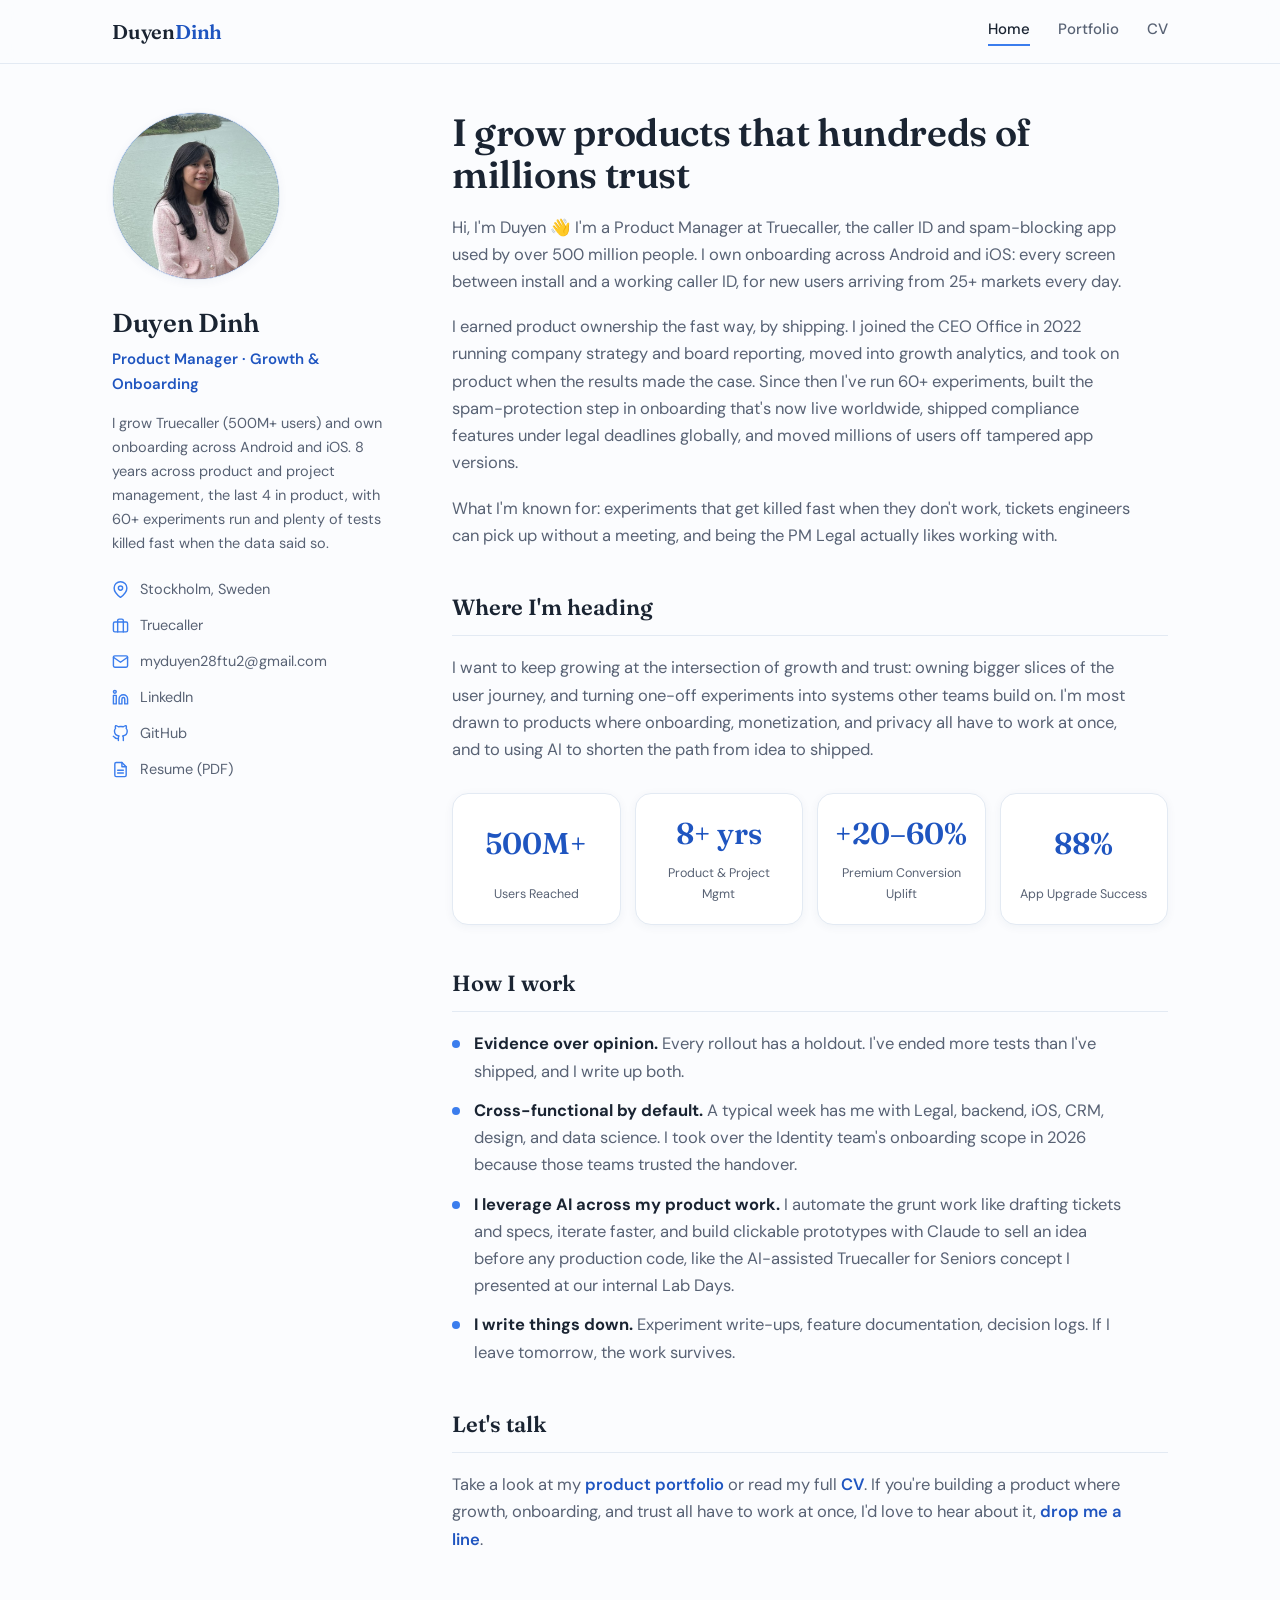
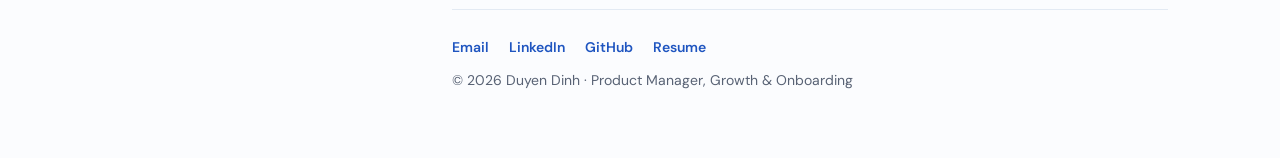
==== commit 7fa842b3: "Update index.html" ====
--- a/index.html
+++ b/index.html
@@ -98,7 +98,7 @@
           growth analytics, and took on product when the results made the case.
           Since then I've run 60+ experiments, built the spam-protection step in
           onboarding that's now live worldwide, shipped compliance features under
-          legal deadlines across 3 jurisdictions, and moved millions of users off
+          legal deadlines globally, and moved millions of users off
           tampered app versions.
         </p>
         <p class="body">
@@ -209,7 +209,7 @@
 
         <h3 class="subhead">More at Truecaller</h3>
         <ul class="list">
-          <li><strong>Shipping compliance as product.</strong> Turned age-verification laws (US states) and India's DPDPA into testable onboarding, shipped across 3 jurisdictions with no compliance incident and no hit to onboarding numbers.</li>
+          <li><strong>Shipping compliance as product.</strong> Turned age-verification laws (US states) and India's DPDPA into testable onboarding, shipped globally with no compliance incident and no hit to onboarding numbers.</li>
           <li><strong>Caller ID permission uplift.</strong> Re-designed the permission ask in onboarding (with a fix to cap re-prompts), lifting Caller ID grant rate 15% among exposed users in India.</li>
           <li><strong>Referrals revamp.</strong> Fixed a logging bug, added new trigger points and a custom Play Store listing, and A/B tested invite framing to turn referrals into a tracked funnel.</li>
           <li><strong>Vietnamese localization.</strong> Rewrote 15,400 words across the app, website, and store listing on my own initiative; added Amharic after user interviews.</li>
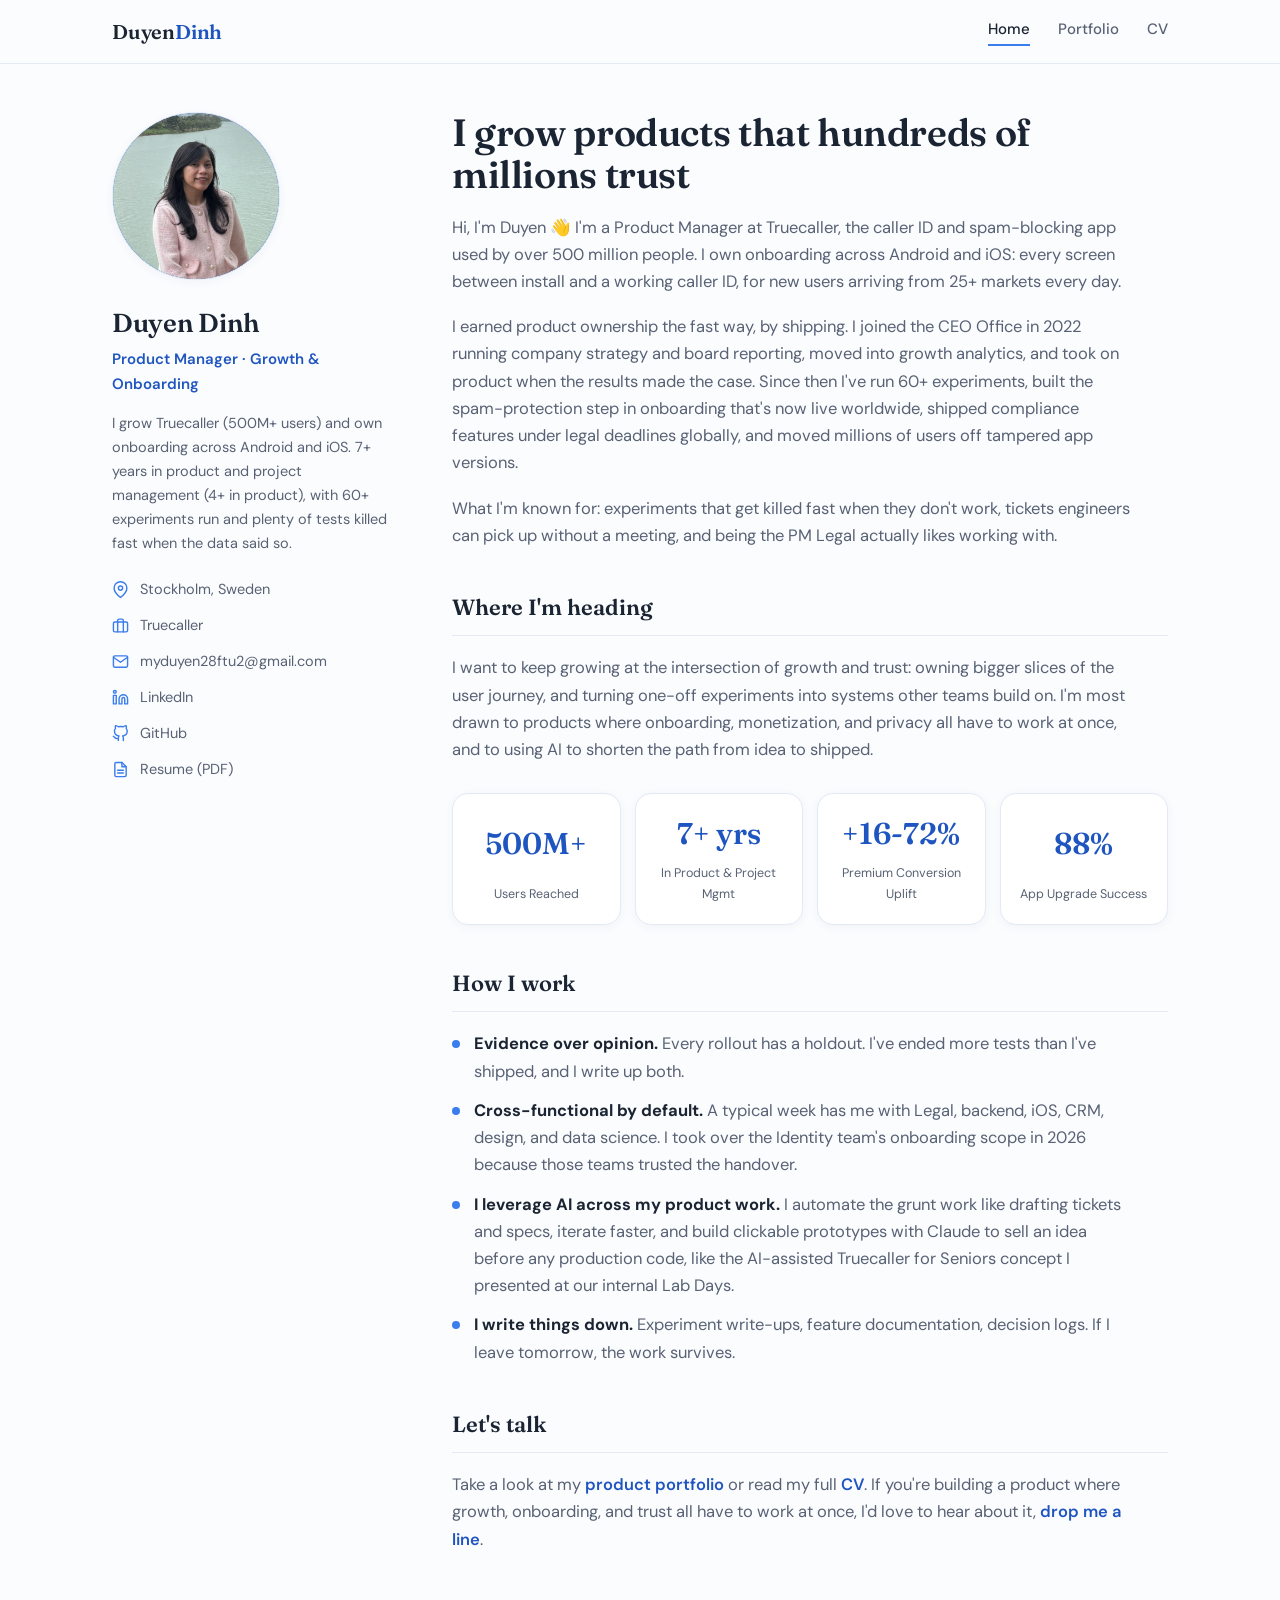
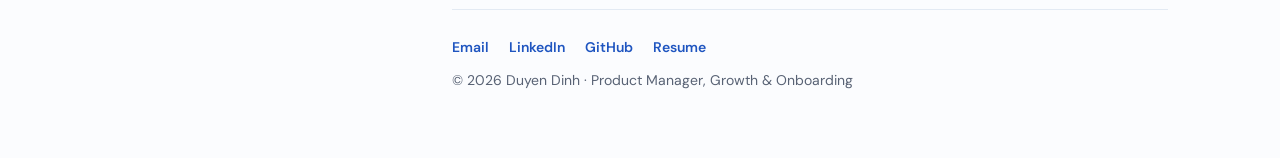
==== commit bc4cbf97: "Move the site back to the repo root GitHub Pages serves this repo from main at /, so the site files " ====
--- a/index.html
+++ b/index.html
@@ -47,9 +47,9 @@
       <p class="sidebar__role">Product Manager · Growth &amp; Onboarding</p>
       <p class="sidebar__bio">
         I grow Truecaller (500M+ users) and own onboarding across Android and
-        iOS. 8 years across product and project management, the last 4 in
-        product, with 60+ experiments run and plenty of tests killed fast when
-        the data said so.
+        iOS. 7+ years in product and project management (4+ in product), with
+        60+ experiments run and plenty of tests killed fast when the data said
+        so.
       </p>
 
       <ul class="contact">
@@ -98,8 +98,8 @@
           growth analytics, and took on product when the results made the case.
           Since then I've run 60+ experiments, built the spam-protection step in
           onboarding that's now live worldwide, shipped compliance features under
-          legal deadlines globally, and moved millions of users off
-          tampered app versions.
+          legal deadlines globally, and moved millions of users off tampered app
+          versions.
         </p>
         <p class="body">
           What I'm known for: experiments that get killed fast when they don't
@@ -118,8 +118,8 @@
 
         <div class="stats">
           <div class="stat"><span class="stat__num">500M+</span><span class="stat__label">Users Reached</span></div>
-          <div class="stat"><span class="stat__num">8+ yrs</span><span class="stat__label">Product &amp; Project Mgmt</span></div>
-          <div class="stat"><span class="stat__num">+20–60%</span><span class="stat__label">Premium Conversion Uplift</span></div>
+          <div class="stat"><span class="stat__num">7+ yrs</span><span class="stat__label">In Product &amp; Project Mgmt</span></div>
+          <div class="stat"><span class="stat__num">+16-72%</span><span class="stat__label">Premium Conversion Uplift</span></div>
           <div class="stat"><span class="stat__num">88%</span><span class="stat__label">App Upgrade Success</span></div>
         </div>
 
@@ -161,7 +161,7 @@
                 <h3 class="case__title"><a href="case-block-settings.html">Putting spam-protection choice into onboarding</a></h3>
                 <p class="case__tagline">The setting users skipped, turned into an activation and premium step</p>
               </div>
-              <div class="case__metric"><span class="case__metric-num">+20–60%</span><span class="case__metric-label">Premium conversion (market-dependent)</span></div>
+              <div class="case__metric"><span class="case__metric-num">+16-72%</span><span class="case__metric-label">Premium conversion (market-dependent)</span></div>
             </div>
             <a class="case__link-full" href="case-block-settings.html">Read full case study →</a>
           </article>
@@ -209,8 +209,8 @@
 
         <h3 class="subhead">More at Truecaller</h3>
         <ul class="list">
-          <li><strong>Shipping compliance as product.</strong> Turned age-verification laws (US states) and India's DPDPA into testable onboarding, shipped globally with no compliance incident and no hit to onboarding numbers.</li>
-          <li><strong>Caller ID permission uplift.</strong> Re-designed the permission ask in onboarding (with a fix to cap re-prompts), lifting Caller ID grant rate 15% among exposed users in India.</li>
+          <li><strong>Shipping compliance as product.</strong> Turned age-verification laws (US states) and India's DPDPA into testable onboarding, shipped across 3 jurisdictions with no compliance incident and no hit to onboarding numbers.</li>
+          <li><strong>Caller ID permission uplift.</strong> Re-designed the permission ask in onboarding (with a fix to cap re-prompts), lifting Caller ID grant rate 14% among exposed users in India.</li>
           <li><strong>Referrals revamp.</strong> Fixed a logging bug, added new trigger points and a custom Play Store listing, and A/B tested invite framing to turn referrals into a tracked funnel.</li>
           <li><strong>Vietnamese localization.</strong> Rewrote 15,400 words across the app, website, and store listing on my own initiative; added Amharic after user interviews.</li>
         </ul>
@@ -257,12 +257,17 @@
         </div>
 
         <p class="lead">
-          Product and project manager with 8+ years combined experience, currently
-          driving onboarding, retention, and monetization for a 500M-user consumer
-          app. Led the experimentation roadmap and lifecycle improvements across
-          growth markets, delivering +10–15% registration rate and retention and
-          +20–60% premium conversion. Strong in funnel optimization, A/B testing,
-          data analytics and visualization, and stakeholder management.
+          Product Manager with <strong>4+ years</strong> driving onboarding,
+          activation, retention and monetization for a <strong>500M+</strong> user
+          B2C mobile app, and <strong>3+ years</strong> in project management
+          before moving into product. Ran <strong>60+</strong> experiments,
+          delivering <strong>+20%</strong> registration rate,
+          <strong>+15pp</strong> D7 retention and <strong>+16-72%</strong> premium
+          conversion from onboarding. Use AI tools to automate team processes,
+          analysis and prototyping, including an AI design review tool now used
+          across the company. Strong in experimentation, SQL/BigQuery, funnel
+          analysis and stakeholder management; well organized, resilient and a
+          lifelong learner.
         </p>
 
         <h3 class="subhead">Professional Experience</h3>
@@ -270,25 +275,25 @@
           <h4 class="entry__title">Product Manager, User Growth</h4>
           <p class="entry__org"><strong>Truecaller (True Software Scandinavia)</strong> · Stockholm, Sweden</p>
           <p class="entry__date">Jul 2022 – Present</p>
-          <p class="entry__note">Top-1 Caller ID and spam protection app with 500M+ users worldwide. The team grew 200M+ users over the last 3 years.</p>
+          <p class="entry__note">Truecaller is the top-1 Caller ID and spam protection app with 500M+ users worldwide. The team grew 200M+ users over the last 3 years.</p>
           <ul class="entry__list">
-            <li>Optimized the onboarding funnel (registration and verification) for millions of users onboarded globally, improving registration rate by 10–15%, high versus industry benchmarks.</li>
-            <li>Designed and launched a 7-day new user experience in growth markets, increasing D7 retention by +10pp, benchmarking growth markets against mature markets.</li>
-            <li>Led onboarding monetization initiatives, achieving 4x onboarding purchases and +20–60% total premium conversion uplift.</li>
-            <li>Owned the app upgrade process, migrating 88% of the 500M+ user base to the required app version and building a repeatable approach to scale across the organization.</li>
-            <li>Owned the roadmap; executed A/B tests, monitored KPIs via analytics tools, and scaled winning variants across markets.</li>
-            <li>Active in Lab Days on creative ideas: 2 runner-up ideas among 30–40 per event.</li>
-            <li>Awarded Special Recognition (2024) and Product Excellence (2025), Truecaller Global Performance Award.</li>
+            <li>Own and optimize the onboarding funnel (registration and verification) on Android and iOS, improving registration rate by <strong>+20%</strong> worldwide through A/B tests.</li>
+            <li>Designed and launched a 7-day new user experience in growth markets, increasing Day-7 retention by <strong>+15pp</strong> over 3 years, with push notifications educating new users about the app.</li>
+            <li>Launched a protection level step in onboarding that links spam protection to Premium: <strong>4x</strong> more purchases in onboarding and <strong>+16-72%</strong> premium conversion across markets.</li>
+            <li>Owned the app upgrade process, upgrading <strong>88%</strong> of app users to the target version; documented the process and handed it over to the Release team.</li>
+            <li>Improved permission grant rates for core app functions by <strong>+14%</strong> for new users with a new onboarding flow, and by <strong>+7pp</strong> for existing users through an App Health Check screen.</li>
+            <li>Navigated compliance changes across markets, working cross-functionally with Legal, Engineering and Product, shipping US age verification on Android and iOS on deadline, consent logging, GDPR and India DPDP requirements in onboarding.</li>
+            <li>Awarded Special Recognition (2024) and Product Excellence (2025) Global Performance Awards; won 1st and 2nd place at company Lab Days (2026).</li>
           </ul>
         </div>
         <div class="entry">
-          <h4 class="entry__title">Business Development Team Leader</h4>
+          <h4 class="entry__title">Business Development Team Leader and Project Manager, start-up investment projects</h4>
           <p class="entry__org"><strong>National One-stop Services and Investment (NSO)</strong> · Vietnam</p>
           <p class="entry__date">Nov 2017 – May 2020</p>
-          <p class="entry__note">Consulting and operational support for foreign investors: compliance, facilities setup, staffing, and real estate leasing. Head of start-up investment projects.</p>
+          <p class="entry__note">NSO provides consulting and operational support for foreign investors.</p>
           <ul class="entry__list">
-            <li>Developed the business development strategy and launched new rental property offerings in emerging industrial areas, supporting 100+ service apartments and office buildings (2018–2020).</li>
-            <li>Delivered 120% and 135% of annual revenue targets in 2018 and 2019.</li>
+            <li>Developed the business development strategy and launched new rental property offerings in emerging industrial areas, supporting 100+ service apartments and office buildings.</li>
+            <li>Delivered <strong>120%</strong> and <strong>135%</strong> of annual revenue targets in 2018 and 2019.</li>
             <li>Built and iterated operational processes using HQ playbooks; supported the CEO and served as the main contact for foreign investors, preparing investor pitches and documentation.</li>
           </ul>
         </div>
@@ -296,37 +301,36 @@
         <h3 class="subhead">Education</h3>
         <div class="entry">
           <h4 class="entry__title">M.Sc. Innovation and Industrial Management</h4>
-          <p class="entry__org"><strong>University of Gothenburg</strong>, School of Business, Economics and Law · Sweden</p>
+          <p class="entry__org"><strong>School of Business, Economics and Law at the University of Gothenburg</strong> · Sweden</p>
           <p class="entry__date">2020 – 2022</p>
           <ul class="entry__list">
+            <li>Swedish Institute Scholarship for Global Professionals, awarded to 350 scholars worldwide (acceptance rate 3-4%).</li>
             <li>14/15 courses passed with distinction. Student Ambassador.</li>
-            <li>Virtual Innovation Course in collaboration with consulting firm CGI.</li>
-            <li>Swedish Institute Scholarship for Global Professionals, awarded to 350 scholars worldwide (3–4% acceptance rate).</li>
+            <li>Virtual Innovation Course project in collaboration with consulting firm CGI.</li>
           </ul>
         </div>
         <div class="entry">
           <h4 class="entry__title">Master in Management (Exchange Semester)</h4>
           <p class="entry__org"><strong>ESSEC Business School</strong> · France</p>
           <p class="entry__date">2021</p>
-          <ul class="entry__list"><li>Top 3 business school in France.</li></ul>
-        </div>
-        <div class="entry">
-          <h4 class="entry__title">B.A. International Business Economics</h4>
+          <ul class="entry__list"><li>Exchange semester, top 3 business school in France.</li></ul>
+        </div>
+        <div class="entry">
+          <h4 class="entry__title">Bachelor's degree in International Business Economics</h4>
           <p class="entry__org"><strong>Foreign Trade University</strong> · Vietnam</p>
           <p class="entry__date">2014 – 2018</p>
           <ul class="entry__list">
-            <li>GPA 3.6/4, top 7% of the Bachelor of Economics class of 2018.</li>
-            <li>Luong Van Can scholarship (top 10%), covering tuition and monthly support for excellent students.</li>
-            <li>President of the Foreign Trade University Japanese Club, hosting events for 3,000 participants.</li>
+            <li>GPA 3.6/4, top 7% among the Bachelor of Economics class of 2018.</li>
+            <li>Luong Van Can scholarship for the top 10% of students, covering tuition fee and monthly support.</li>
           </ul>
         </div>
 
         <h3 class="subhead">Languages &amp; Other Skills</h3>
         <dl class="deflist">
           <div><dt>Languages</dt><dd>English fluent (C2), Swedish professional (B2), Vietnamese mother tongue.</dd></div>
-          <div><dt>IT skills</dt><dd>SQL (intermediate), Looker Studio (intermediate).</dd></div>
-          <div><dt>Product skills</dt><dd>Funnel optimization, experimentation, monetization, onboarding, retention, A/B testing, road mapping, stakeholder management.</dd></div>
-          <div><dt>Certifications</dt><dd>Professional Scrum Product Owner I &amp; II (Scrum.org, 2023 &amp; 2024). Data Analytics Professional (Google, 2021).</dd></div>
+          <div><dt>Technical skills</dt><dd>SQL/BigQuery (advanced), Looker Studio, Confidence, Firebase A/B testing, Jira, Claude and Claude Code, building AI agents and skills for team workflows, AI prototyping (vibe coding), automated analysis and reporting.</dd></div>
+          <div><dt>Product skills</dt><dd>Product strategy, product discovery and user research, roadmapping and prioritization, experimentation and A/B testing, funnel optimization, onboarding and activation, retention and lifecycle (CRM, push), monetization and subscriptions, data-driven decision making, cross-functional stakeholder management, compliance.</dd></div>
+          <div><dt>Certifications</dt><dd>Professional Scrum Product Owner I &amp; II (Scrum.org, 2023 &amp; 2024). Google Data Analytics Professional Certificate (2021).</dd></div>
         </dl>
 
         <h3 class="subhead">Activities &amp; Interests</h3>
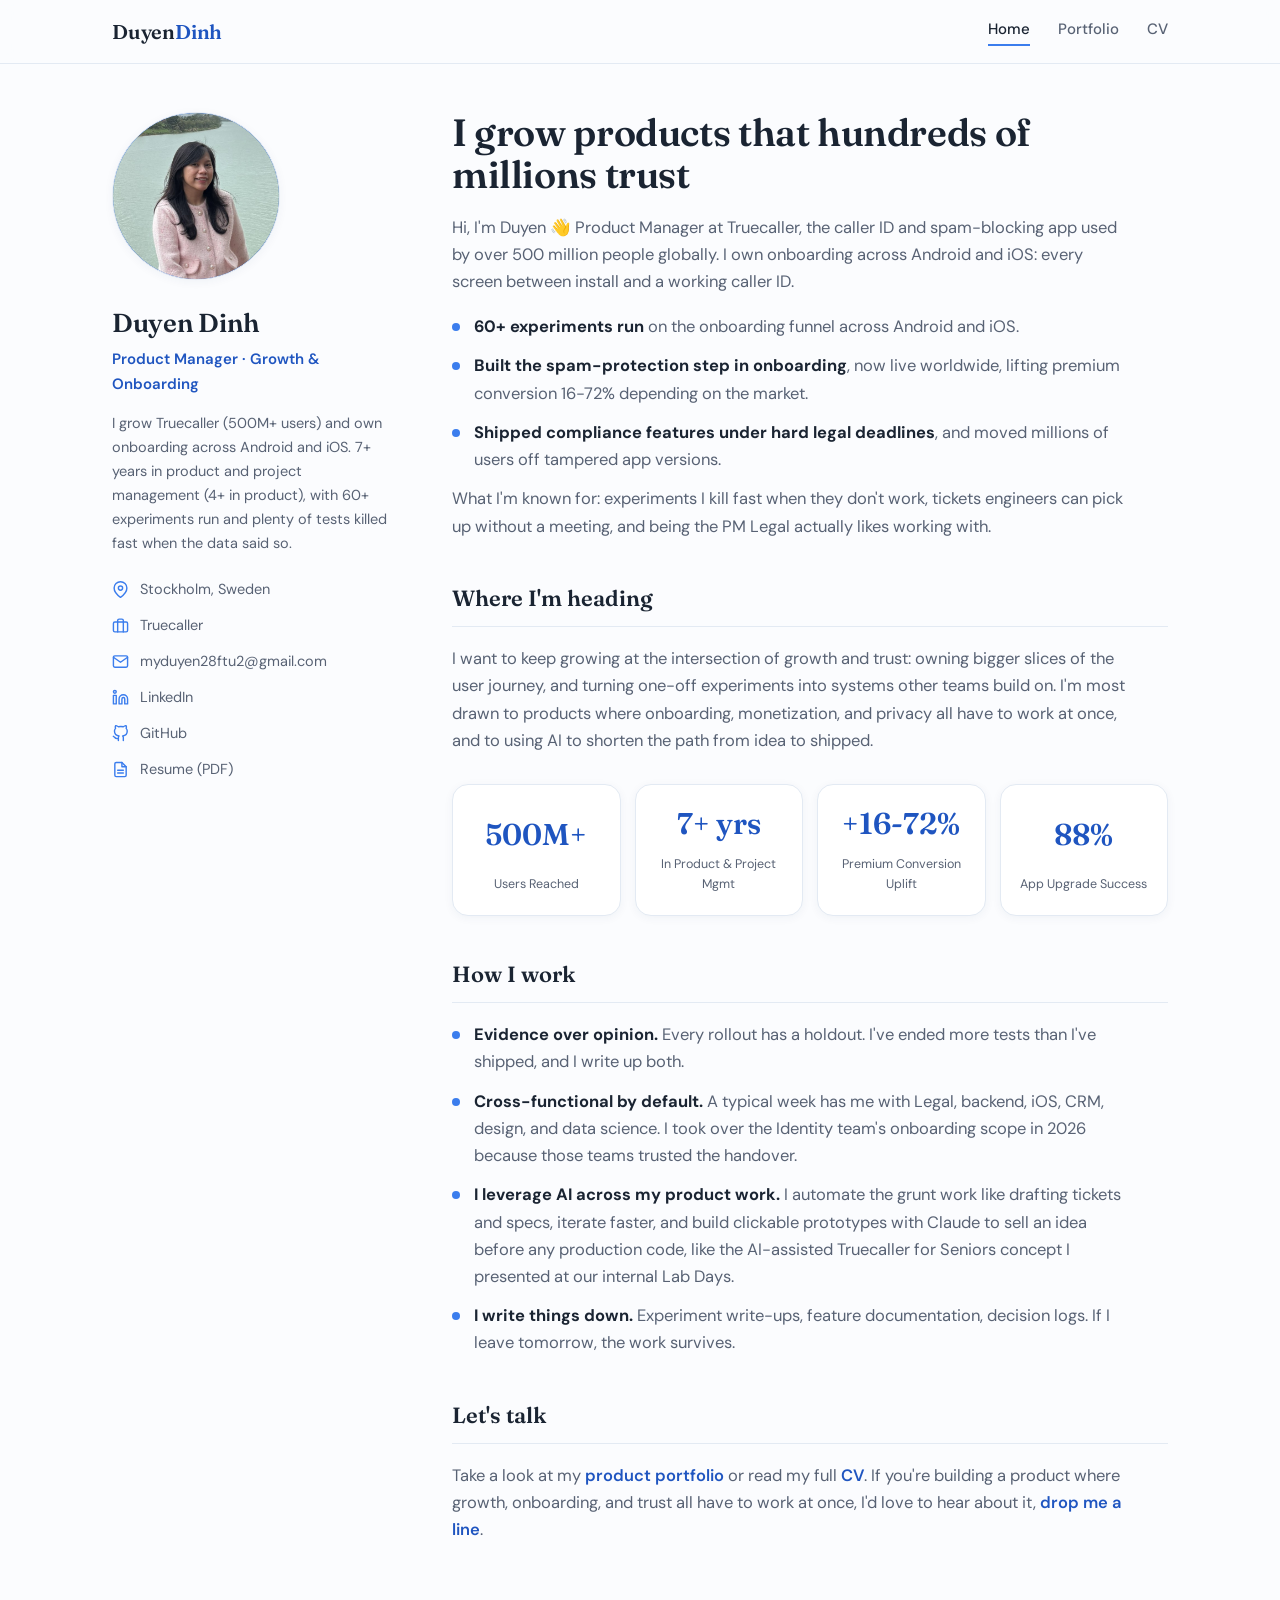
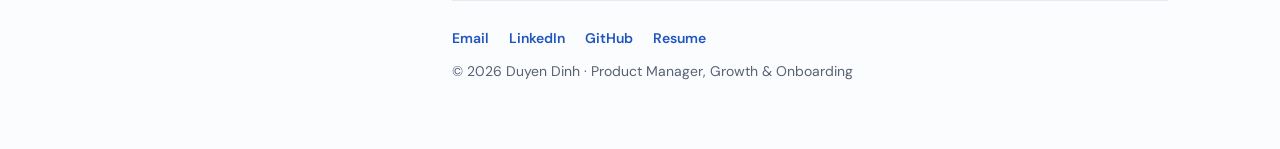
==== commit 5e268008: "Tighten the home intro and meta descriptions Not my edit: this was already in the working tree when " ====
--- a/index.html
+++ b/index.html
@@ -4,10 +4,10 @@
   <meta charset="UTF-8" />
   <meta name="viewport" content="width=device-width, initial-scale=1.0" />
   <title>Duyen Dinh · Product Manager, Growth &amp; Onboarding</title>
-  <meta name="description" content="Product Manager at Truecaller. I own onboarding across Android and iOS for a caller ID app used by 500M+ people, and run growth experiments across 25+ markets." />
+  <meta name="description" content="Product Manager at Truecaller. I own onboarding across Android and iOS for a caller ID app used by 500M+ people worldwide, and run growth experiments on the funnel." />
 
   <meta property="og:title" content="Duyen Dinh · Product Manager, Growth &amp; Onboarding" />
-  <meta property="og:description" content="I own onboarding across Android and iOS at Truecaller (500M+ users) and run growth experiments across 25+ markets." />
+  <meta property="og:description" content="I own onboarding across Android and iOS at Truecaller (500M+ users) and run growth experiments on the funnel." />
   <meta property="og:type" content="website" />
 
   <link rel="preconnect" href="https://fonts.googleapis.com" />
@@ -87,24 +87,20 @@
       <section class="page" id="home">
         <h2 class="page__title">I grow products that hundreds of millions trust</h2>
         <p class="body">
-          Hi, I'm Duyen 👋 I'm a Product Manager at Truecaller, the caller ID and
-          spam-blocking app used by over 500 million people. I own onboarding across
-          Android and iOS: every screen between install and a working caller ID, for
-          new users arriving from 25+ markets every day.
-        </p>
+          Hi, I'm Duyen 👋 Product Manager at Truecaller, the caller ID and
+          spam-blocking app used by over 500 million people globally. I own
+          onboarding across Android and iOS: every screen between install and a
+          working caller ID.
+        </p>
+        <ul class="principles">
+          <li><strong>60+ experiments run</strong> on the onboarding funnel across Android and iOS.</li>
+          <li><strong>Built the spam-protection step in onboarding</strong>, now live worldwide, lifting premium conversion 16-72% depending on the market.</li>
+          <li><strong>Shipped compliance features under hard legal deadlines</strong>, and moved millions of users off tampered app versions.</li>
+        </ul>
         <p class="body">
-          I earned product ownership the fast way, by shipping. I joined the CEO
-          Office in 2022 running company strategy and board reporting, moved into
-          growth analytics, and took on product when the results made the case.
-          Since then I've run 60+ experiments, built the spam-protection step in
-          onboarding that's now live worldwide, shipped compliance features under
-          legal deadlines globally, and moved millions of users off tampered app
-          versions.
-        </p>
-        <p class="body">
-          What I'm known for: experiments that get killed fast when they don't
-          work, tickets engineers can pick up without a meeting, and being the PM
-          Legal actually likes working with.
+          What I'm known for: experiments I kill fast when they don't work,
+          tickets engineers can pick up without a meeting, and being the PM Legal
+          actually likes working with.
         </p>
 
         <h3 class="subhead">Where I'm heading</h3>
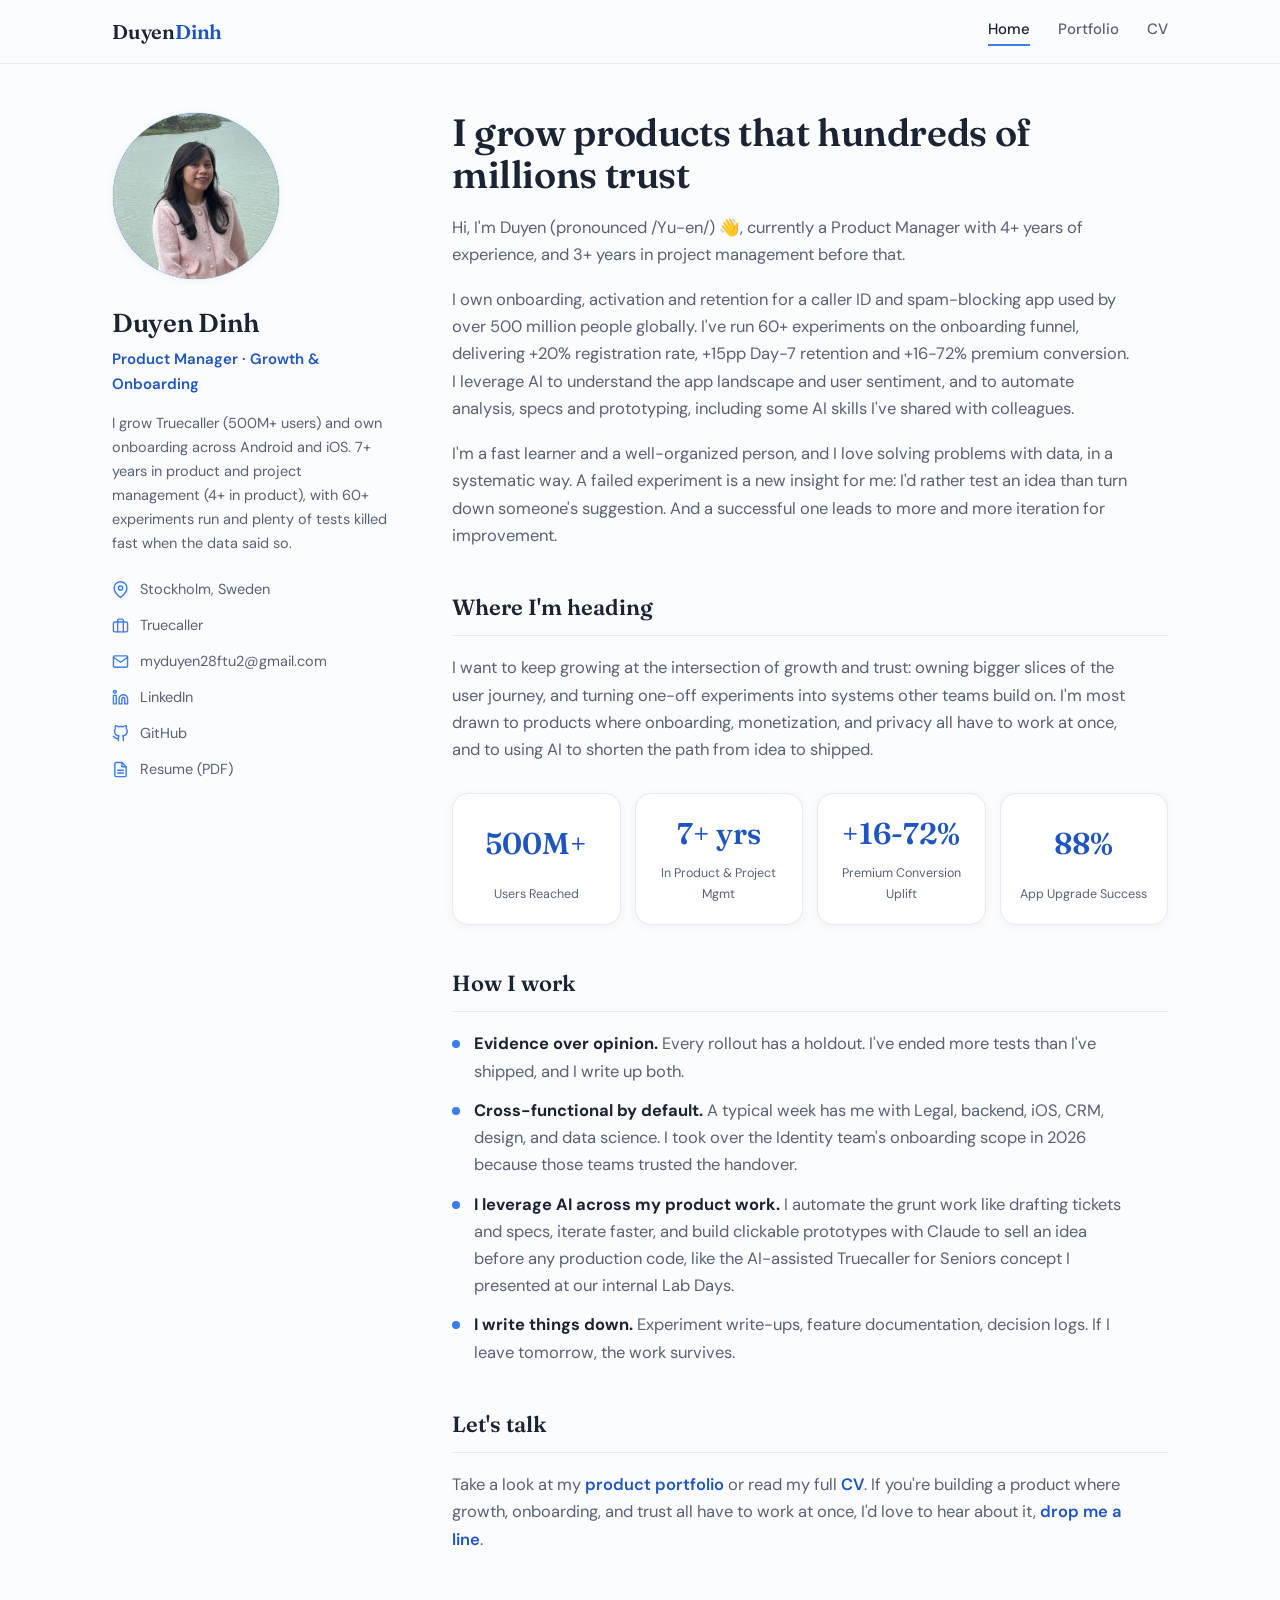
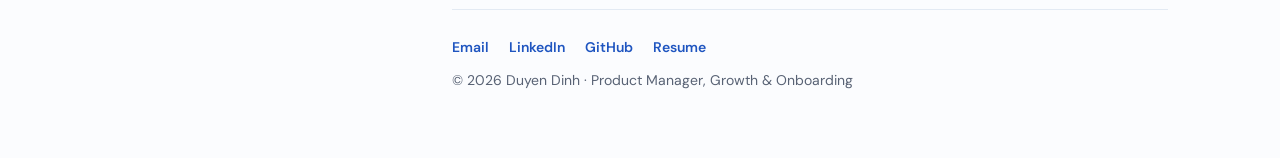
==== commit d22a1439: "Rewrite the home intro in Duyen's own words Replaces the bullet list with three short paragraphs: a " ====
--- a/index.html
+++ b/index.html
@@ -87,20 +87,24 @@
       <section class="page" id="home">
         <h2 class="page__title">I grow products that hundreds of millions trust</h2>
         <p class="body">
-          Hi, I'm Duyen 👋 Product Manager at Truecaller, the caller ID and
-          spam-blocking app used by over 500 million people globally. I own
-          onboarding across Android and iOS: every screen between install and a
-          working caller ID.
-        </p>
-        <ul class="principles">
-          <li><strong>60+ experiments run</strong> on the onboarding funnel across Android and iOS.</li>
-          <li><strong>Built the spam-protection step in onboarding</strong>, now live worldwide, lifting premium conversion 16-72% depending on the market.</li>
-          <li><strong>Shipped compliance features under hard legal deadlines</strong>, and moved millions of users off tampered app versions.</li>
-        </ul>
-        <p class="body">
-          What I'm known for: experiments I kill fast when they don't work,
-          tickets engineers can pick up without a meeting, and being the PM Legal
-          actually likes working with.
+          Hi, I'm Duyen (pronounced /Yu-en/) 👋, currently a Product Manager with
+          4+ years of experience, and 3+ years in project management before that.
+        </p>
+        <p class="body">
+          I own onboarding, activation and retention for a caller ID and
+          spam-blocking app used by over 500 million people globally. I've run 60+
+          experiments on the onboarding funnel, delivering +20% registration rate,
+          +15pp Day-7 retention and +16-72% premium conversion. I leverage AI to
+          understand the app landscape and user sentiment, and to automate
+          analysis, specs and prototyping, including some AI skills I've shared
+          with colleagues.
+        </p>
+        <p class="body">
+          I'm a fast learner and a well-organized person, and I love solving
+          problems with data, in a systematic way. A failed experiment is a new
+          insight for me: I'd rather test an idea than turn down someone's
+          suggestion. And a successful one leads to more and more iteration for
+          improvement.
         </p>
 
         <h3 class="subhead">Where I'm heading</h3>
